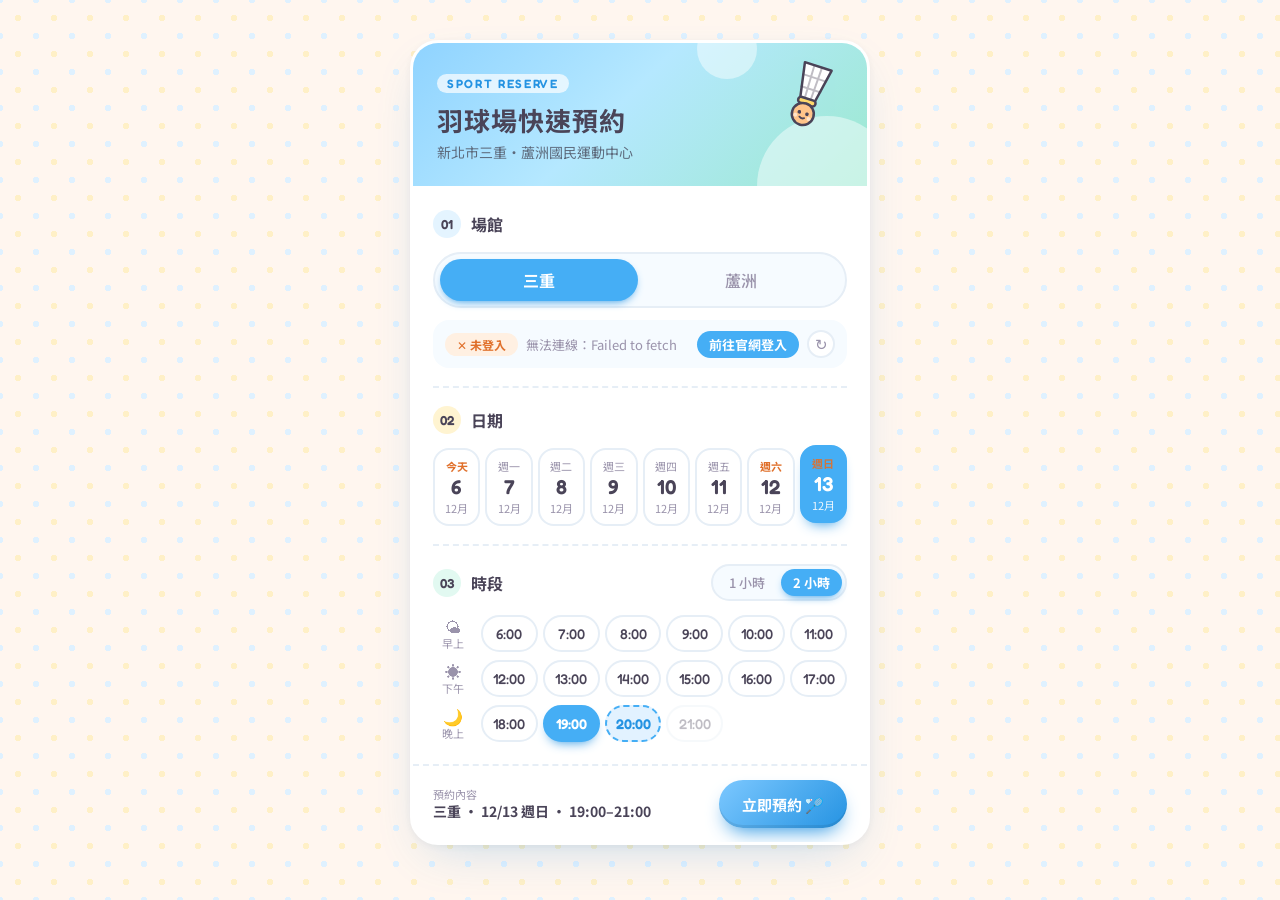
==== extension/index.html @ e127a1a2 "將網頁改成擴充功能" ====
<!DOCTYPE html>
<html lang="zh-Hant">
  <head>
    <meta charset="UTF-8" />
    <meta name="viewport" content="width=device-width, initial-scale=1.0" />
    <title>羽球場快速預約</title>
    <link rel="preconnect" href="https://fonts.googleapis.com" />
    <link rel="preconnect" href="https://fonts.gstatic.com" crossorigin />
    <link href="https://fonts.googleapis.com/css2?family=Noto+Sans+TC:wght@400;500;700&family=Fredoka:wght@500;600;700&display=swap" rel="stylesheet" />
    <link rel="stylesheet" href="style.css" />
    <script type="module" src="app.js"></script>
  </head>
  <body>
    <main class="shell">
      <form class="app" id="reservationForm">
        <header class="hero">
          <svg class="shuttle" viewBox="0 0 64 72" aria-hidden="true">
            <path d="M18 6h28l-7 38H25z" fill="#fff" stroke="#4a4458" stroke-width="2.5" stroke-linejoin="round" />
            <path d="M28 6l1 38M36 6l-1 38M20 18h24M22 30h20" stroke="#4a4458" stroke-width="2" stroke-linecap="round" opacity=".35" />
            <rect x="23" y="40" width="18" height="6" rx="3" fill="#ffd86b" stroke="#4a4458" stroke-width="2.5" />
            <circle cx="32" cy="56" r="11" fill="#ffc48a" stroke="#4a4458" stroke-width="2.5" />
            <circle cx="28" cy="55" r="1.8" fill="#4a4458" />
            <circle cx="36" cy="55" r="1.8" fill="#4a4458" />
            <path d="M29.5 59.5q2.5 2 5 0" fill="none" stroke="#4a4458" stroke-width="1.8" stroke-linecap="round" />
            <circle cx="25" cy="59" r="2" fill="#fff" opacity=".55" />
            <circle cx="39" cy="59" r="2" fill="#fff" opacity=".55" />
          </svg>
          <p class="eyebrow">SPORT RESERVE</p>
          <h1>羽球場快速預約</h1>
          <p class="hero-sub">新北市三重・蘆洲國民運動中心</p>
        </header>

        <div class="body">
          <section class="section">
            <div class="section-head">
              <span class="step">01</span>
              <span class="section-title">場館</span>
            </div>
            <div class="segmented">
              <label><input type="radio" name="place" value="SC" checked /><span>三重</span></label>
              <label><input type="radio" name="place" value="LZ" /><span>蘆洲</span></label>
            </div>
            <div class="login-row" id="loginRow">
              <span class="status-pill" id="loginStatus">確認登入中…</span>
              <span class="login-text" id="loginText"></span>
              <a class="login-link" id="loginLink" target="_blank" rel="noopener" hidden>前往官網登入</a>
              <button type="button" class="login-refresh" id="loginRefresh" title="重新確認登入狀態">↻</button>
            </div>
          </section>

          <section class="section">
            <div class="section-head">
              <span class="step">02</span>
              <span class="section-title">日期</span>
            </div>
            <div class="days" id="dateChips"></div>
          </section>

          <section class="section">
            <div class="section-head">
              <span class="step">03</span>
              <span class="section-title">時段</span>
              <div class="segmented segmented-sm">
                <label><input type="radio" name="hours" value="1" /><span>1 小時</span></label>
                <label><input type="radio" name="hours" value="2" checked /><span>2 小時</span></label>
              </div>
            </div>
            <div id="timeChips"></div>
          </section>

          <p class="error" id="errorBox" role="alert" hidden></p>
        </div>

        <footer class="action-bar">
          <div class="summary">
            <small>預約內容</small>
            <b id="summaryText"></b>
          </div>
          <button type="submit" class="btn-primary" id="submitButton">
            <span class="btn-label">立即預約 🏸</span>
            <span class="spinner" aria-hidden="true"></span>
          </button>
        </footer>
      </form>

      <section class="app result" id="formResult" hidden>
        <div class="result-head">
          <div class="check" aria-hidden="true">🎉</div>
          <h2>預約成功！</h2>
          <p>請在期限內完成付款，場地才會保留</p>
        </div>
        <ul class="tickets" id="resultContent"></ul>
        <div class="result-actions">
          <a class="btn-primary" id="payLink" target="_blank" rel="noopener"><span class="btn-label">前往訂單付款</span></a>
          <button type="button" class="btn-ghost" id="againButton">再預約一次</button>
        </div>
      </section>
    </main>
  </body>
</html>
---- extension/style.css ----
:root {
  --bg: #fff6ef;
  --dot-1: #fff0c7;
  --dot-2: #dff1ff;
  --surface: #ffffff;
  --surface-2: #f6fbff;
  --ink: #4a4458;
  --muted: #9a93ab;
  --line: #e6eef6;
  --primary: #45aef5;
  --primary-deep: #2593e2;
  --primary-soft: #e2f2ff;
  --sky: #8fd3ff;
  --sky-soft: #e4f4ff;
  --mint: #9ce9cf;
  --mint-soft: #e2f9f1;
  --yellow: #ffd86b;
  --yellow-soft: #fff4d1;
  --danger: #e0702b;
  --danger-soft: #fff0e2;
  --shadow: 0 18px 50px -20px rgba(37, 147, 226, 0.3), 0 2px 6px rgba(74, 68, 88, 0.06);
  --font: "Noto Sans TC", system-ui, "Microsoft JhengHei", sans-serif;
  --num: "Fredoka", "Noto Sans TC", system-ui, sans-serif;
  color-scheme: light;
}

* {
  box-sizing: border-box;
}

body {
  margin: 0;
  color: var(--ink);
  font-family: var(--font);
  -webkit-font-smoothing: antialiased;
  background-color: var(--bg);
  background-image: radial-gradient(var(--dot-1) 3px, transparent 3.5px),
    radial-gradient(var(--dot-2) 3px, transparent 3.5px);
  background-size: 36px 36px;
  background-position: 0 0, 18px 18px;
}

[hidden] {
  display: none !important;
}

.shell {
  min-height: 100vh;
  display: flex;
  justify-content: center;
  align-items: flex-start;
  padding: 40px 16px;
}

.app {
  width: 100%;
  max-width: 460px;
  background: var(--surface);
  border-radius: 28px;
  border: 3px solid #fff;
  box-shadow: var(--shadow);
  overflow: hidden;
}

/* ---------- 頂部 ---------- */
.hero {
  position: relative;
  padding: 26px 24px 24px;
  background: linear-gradient(135deg, var(--sky) 0%, #b5e8ff 45%, var(--mint) 100%);
  overflow: hidden;
}

.hero::before,
.hero::after {
  content: "";
  position: absolute;
  border-radius: 50%;
  background: rgba(255, 255, 255, 0.45);
}

.hero::before {
  width: 140px;
  height: 140px;
  right: -30px;
  bottom: -70px;
}

.hero::after {
  width: 60px;
  height: 60px;
  right: 110px;
  top: -24px;
}

.shuttle {
  position: absolute;
  right: 26px;
  top: 16px;
  width: 64px;
  z-index: 1;
  transform: rotate(18deg);
  animation: bob 2.6s ease-in-out infinite;
}

@keyframes bob {
  50% {
    transform: rotate(10deg) translateY(-8px);
  }
}

.eyebrow {
  position: relative;
  display: inline-block;
  margin: 0 0 8px;
  padding: 2px 10px;
  border-radius: 999px;
  background: rgba(255, 255, 255, 0.7);
  color: var(--primary-deep);
  font-family: var(--num);
  font-size: 12px;
  font-weight: 600;
  letter-spacing: 0.14em;
}

.hero h1 {
  position: relative;
  margin: 0;
  font-size: 26px;
  font-weight: 700;
  letter-spacing: 0.04em;
}

.hero-sub {
  position: relative;
  margin: 4px 0 0;
  font-size: 14px;
  color: #5d6a7c;
}

/* ---------- 區塊 ---------- */
.body {
  padding: 6px 20px 4px;
}

.section {
  padding: 18px 0;
  border-bottom: 2px dashed var(--line);
}

.section:last-of-type {
  border-bottom: none;
}

.section-head {
  display: flex;
  align-items: center;
  gap: 10px;
  margin-bottom: 14px;
}

.step {
  display: inline-grid;
  place-items: center;
  width: 28px;
  height: 28px;
  border-radius: 50%;
  font-family: var(--num);
  font-size: 13px;
  font-weight: 600;
  color: var(--ink);
  background: var(--primary-soft);
}

.section:nth-of-type(1) .step {
  background: var(--sky-soft);
}

.section:nth-of-type(2) .step {
  background: var(--yellow-soft);
}

.section:nth-of-type(3) .step {
  background: var(--mint-soft);
}

.section-title {
  font-weight: 700;
  font-size: 16px;
}

.section-head .segmented {
  margin-left: auto;
}

/* 登入狀態 */
.login-row {
  display: flex;
  align-items: center;
  flex-wrap: wrap;
  gap: 8px;
  margin-top: 12px;
  padding: 10px 12px;
  border-radius: 16px;
  background: var(--surface-2);
  font-size: 13px;
}

.status-pill {
  flex: none;
  font-size: 12px;
  font-weight: 700;
  padding: 3px 12px;
  border-radius: 999px;
  color: var(--muted);
  background: var(--line);
}

.status-pill.ok {
  color: #2f9e7a;
  background: var(--mint-soft);
}

.status-pill.ok::before {
  content: "✓ ";
}

.status-pill.bad {
  color: var(--danger);
  background: var(--danger-soft);
}

.status-pill.bad::before {
  content: "✕ ";
}

.login-text {
  flex: 1;
  min-width: 0;
  color: var(--muted);
}

.login-link {
  padding: 4px 12px;
  border-radius: 999px;
  background: var(--primary);
  color: #fff;
  font-weight: 700;
  text-decoration: none;
}

.login-link:hover {
  background: var(--primary-deep);
}

.login-refresh {
  width: 28px;
  height: 28px;
  border: 2px solid var(--line);
  border-radius: 50%;
  background: var(--surface);
  color: var(--muted);
  font-size: 15px;
  line-height: 1;
  cursor: pointer;
}

.login-refresh:hover {
  color: var(--primary-deep);
  border-color: var(--primary);
}

/* ---------- 選項共用 ---------- */
.segmented input,
.days input,
.times input {
  position: absolute;
  opacity: 0;
  pointer-events: none;
}

/* 分段切換 */
.segmented {
  display: grid;
  grid-auto-flow: column;
  grid-auto-columns: 1fr;
  gap: 4px;
  padding: 5px;
  background: var(--surface-2);
  border: 2px solid var(--line);
  border-radius: 999px;
}

.segmented span {
  display: block;
  padding: 9px 12px;
  border-radius: 999px;
  text-align: center;
  font-weight: 500;
  color: var(--muted);
  cursor: pointer;
  transition: background 0.2s, color 0.2s, transform 0.15s;
}

.segmented input:checked + span {
  background: var(--primary);
  color: #fff;
  font-weight: 700;
  box-shadow: 0 4px 10px -4px var(--primary-deep);
}

.segmented-sm {
  padding: 3px;
}

.segmented-sm span {
  padding: 4px 12px;
  font-size: 13px;
}

/* 日期卡片 */
.days {
  display: grid;
  grid-template-columns: repeat(var(--n, 8), minmax(38px, 1fr));
  gap: 5px;
}

.days span {
  display: flex;
  flex-direction: column;
  align-items: center;
  gap: 1px;
  padding: 8px 0;
  border: 2px solid var(--line);
  border-radius: 16px;
  background: var(--surface);
  cursor: pointer;
  transition: border-color 0.15s, background 0.15s, transform 0.2s cubic-bezier(0.34, 1.56, 0.64, 1);
}

.days small {
  font-size: 11px;
  color: var(--muted);
}

.days b {
  font-family: var(--num);
  font-size: 20px;
  font-weight: 600;
  line-height: 1.2;
}

.day.weekend small:first-child {
  color: var(--danger);
  font-weight: 700;
}

.days span:hover,
.times span:hover {
  border-color: var(--primary);
  transform: translateY(-2px);
}

.days input:checked + span {
  background: var(--primary);
  border-color: var(--primary);
  color: #fff;
  transform: translateY(-3px);
  box-shadow: 0 8px 14px -8px var(--primary-deep);
}

.days input:checked + span small {
  color: #fff;
  opacity: 0.9;
}

/* 時段 */
.period {
  display: grid;
  grid-template-columns: 40px 1fr;
  align-items: center;
  gap: 8px;
  margin-bottom: 8px;
}

.period:last-child {
  margin-bottom: 0;
}

.period-name {
  display: flex;
  flex-direction: column;
  align-items: center;
  font-size: 11px;
  color: var(--muted);
  line-height: 1.2;
}

.period-name i {
  font-style: normal;
  font-size: 16px;
}

.times {
  display: grid;
  grid-template-columns: repeat(6, minmax(0, 1fr));
  gap: 5px;
}

.times span {
  display: block;
  padding: 8px 0;
  border: 2px solid var(--line);
  border-radius: 999px;
  background: var(--surface);
  text-align: center;
  font-family: var(--num);
  font-size: 14px;
  font-weight: 500;
  cursor: pointer;
  transition: border-color 0.15s, background 0.15s, transform 0.2s cubic-bezier(0.34, 1.56, 0.64, 1);
}

.times input:checked + span {
  background: var(--primary);
  border-color: var(--primary);
  color: #fff;
  font-weight: 600;
  box-shadow: 0 6px 12px -6px var(--primary-deep);
}

.time.in-range span {
  background: var(--primary-soft);
  border-color: var(--primary);
  border-style: dashed;
  color: var(--primary-deep);
  font-weight: 600;
}

.times input:disabled + span {
  opacity: 0.35;
  cursor: not-allowed;
  transform: none;
}

.days input:focus-visible + span,
.times input:focus-visible + span,
.segmented input:focus-visible + span {
  outline: 3px solid var(--sky);
  outline-offset: 2px;
}

/* 錯誤訊息 */
.error {
  margin: 4px 0 16px;
  padding: 12px 16px;
  border-radius: 16px;
  background: var(--danger-soft);
  color: var(--danger);
  font-size: 14px;
  font-weight: 500;
}

.error::before {
  content: "🥲 ";
}

/* ---------- 底部動作列 ---------- */
.action-bar {
  position: sticky;
  bottom: 0;
  display: flex;
  align-items: center;
  gap: 12px;
  padding: 14px 20px;
  background: rgba(255, 255, 255, 0.95);
  border-top: 2px dashed var(--line);
}

.summary {
  flex: 1;
  min-width: 0;
  display: flex;
  flex-direction: column;
}

.summary small {
  font-size: 11px;
  color: var(--muted);
}

.summary b {
  font-size: 14px;
  line-height: 1.4;
}

.btn-primary {
  position: relative;
  display: inline-flex;
  align-items: center;
  justify-content: center;
  min-width: 128px;
  height: 48px;
  padding: 0 22px;
  border: none;
  border-radius: 999px;
  background: linear-gradient(135deg, #7cc8ff, var(--primary-deep));
  color: #fff;
  font: 700 15px var(--font);
  text-decoration: none;
  cursor: pointer;
  box-shadow: 0 10px 20px -8px var(--primary-deep), inset 0 -3px 0 rgba(0, 0, 0, 0.08);
  transition: transform 0.2s cubic-bezier(0.34, 1.56, 0.64, 1), filter 0.15s;
}

.btn-primary:hover {
  transform: translateY(-2px) scale(1.03);
}

.btn-primary:active {
  transform: scale(0.95);
}

.btn-primary:disabled {
  cursor: wait;
  transform: none;
}

.spinner {
  display: none;
  width: 20px;
  height: 20px;
  border: 3px solid rgba(255, 255, 255, 0.4);
  border-top-color: #fff;
  border-radius: 50%;
  animation: spin 0.8s linear infinite;
}

.loading .btn-label {
  display: none;
}

.loading .spinner {
  display: block;
}

.loading .body {
  opacity: 0.55;
  transition: opacity 0.2s;
}

@keyframes spin {
  to {
    transform: rotate(360deg);
  }
}

.btn-ghost {
  height: 46px;
  border: 2px solid var(--line);
  border-radius: 999px;
  background: transparent;
  color: var(--ink);
  font: 500 14px var(--font);
  cursor: pointer;
}

.btn-ghost:hover {
  background: var(--surface-2);
}

/* ---------- 預約結果 ---------- */
.result {
  padding: 30px 20px 20px;
}

.result-head {
  text-align: center;
  margin-bottom: 22px;
}

.check {
  display: inline-grid;
  place-items: center;
  width: 72px;
  height: 72px;
  margin-bottom: 10px;
  border-radius: 50%;
  background: var(--yellow-soft);
  font-size: 36px;
  animation: pop 0.5s cubic-bezier(0.34, 1.56, 0.64, 1);
}

@keyframes pop {
  from {
    transform: scale(0.3);
  }
}

.result-head h2 {
  margin: 0;
  font-size: 22px;
}

.result-head p {
  margin: 6px 0 0;
  font-size: 13px;
  color: var(--muted);
}

.tickets {
  list-style: none;
  margin: 0 0 20px;
  padding: 0;
  display: flex;
  flex-direction: column;
  gap: 10px;
}

.tickets li {
  display: flex;
  align-items: stretch;
  border: 2px solid var(--line);
  border-radius: 20px;
  overflow: hidden;
  background: var(--surface-2);
}

.ticket-time {
  display: flex;
  flex-direction: column;
  justify-content: center;
  min-width: 96px;
  padding: 12px 16px;
  background: var(--primary);
  color: #fff;
  font-family: var(--num);
  font-size: 22px;
  font-weight: 600;
  border-right: 3px dotted #fff;
}

.ticket-time small {
  font-size: 12px;
  font-weight: 500;
  opacity: 0.9;
}

.ticket-info {
  display: flex;
  flex-direction: column;
  justify-content: center;
  gap: 2px;
  padding: 12px 16px;
}

.ticket-info b {
  font-size: 17px;
}

.ticket-info small {
  font-size: 12px;
  color: var(--muted);
}

.result-actions {
  display: grid;
  gap: 8px;
}

@media (max-width: 480px) {
  .shell {
    padding: 0;
  }

  .app {
    max-width: none;
    min-height: 100vh;
    border-radius: 0;
    border: none;
  }

  .body {
    padding: 4px 16px;
  }

  .action-bar {
    padding: 12px 16px calc(12px + env(safe-area-inset-bottom));
  }
}

/* 側邊欄等窄版：日期縮小、時段每排 3 個 */
@media (max-width: 400px) {
  .hero {
    padding: 20px 16px 18px;
  }

  .hero h1 {
    font-size: 22px;
  }

  .shuttle {
    width: 52px;
    right: 16px;
  }

  .days {
    grid-template-columns: repeat(var(--n, 8), minmax(0, 1fr));
    gap: 4px;
  }

  .days span {
    border-radius: 12px;
    padding: 6px 0;
  }

  .days b {
    font-size: 16px;
  }

  .days small {
    font-size: 10px;
  }

  .times {
    grid-template-columns: repeat(3, minmax(0, 1fr));
  }

  .action-bar {
    flex-wrap: wrap;
  }

  .action-bar .btn-primary {
    flex: 1 0 100%;
  }
}
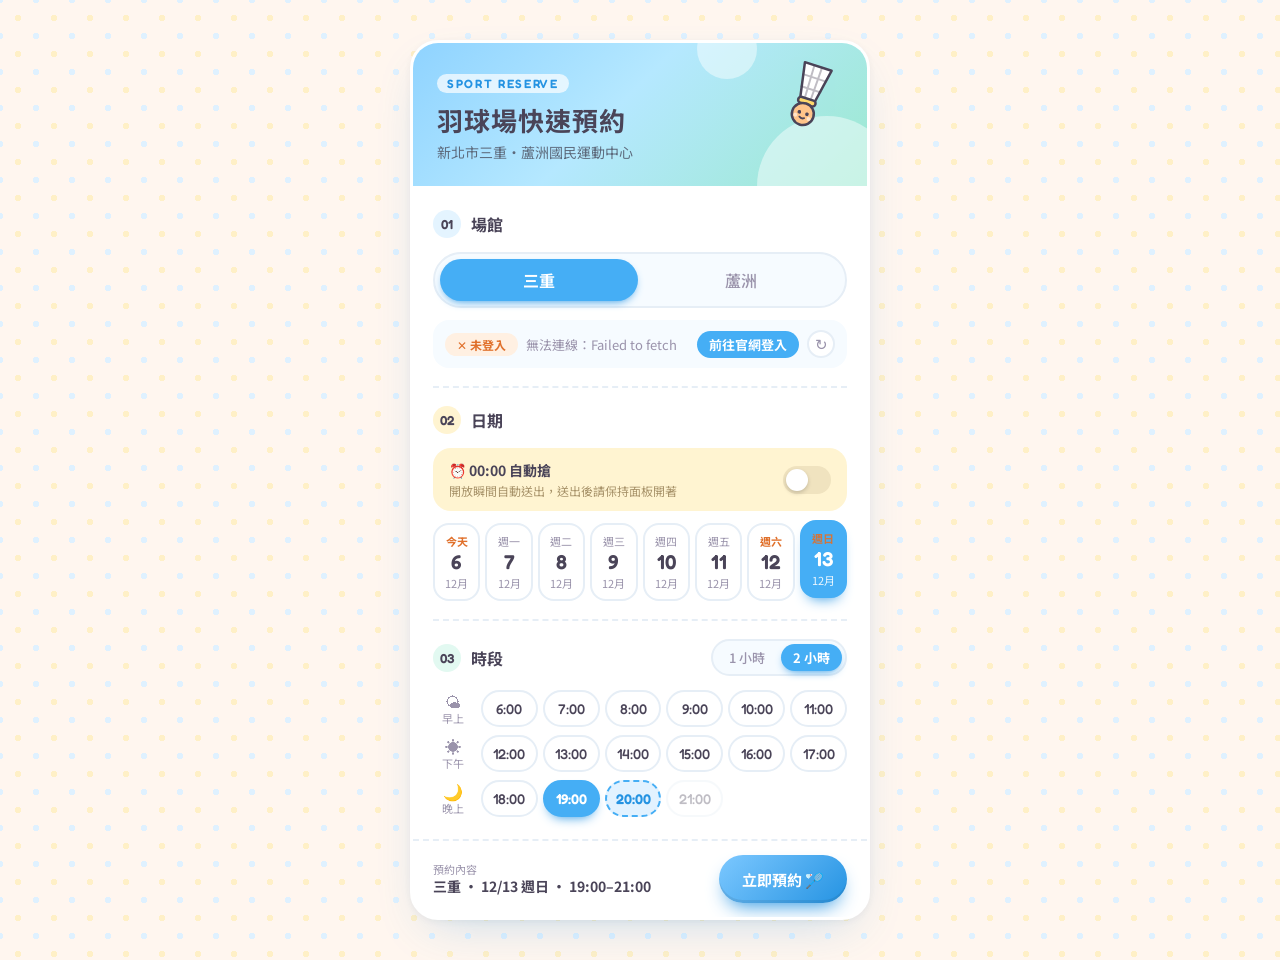
==== commit c069fb52: "新增排程自動搶功能" ====
--- a/extension/index.html
+++ b/extension/index.html
@@ -53,6 +53,14 @@
               <span class="step">02</span>
               <span class="section-title">日期</span>
             </div>
+            <label class="switch-row">
+              <span>
+                <b>00:00 自動搶</b>
+                <small id="scheduleHint"></small>
+              </span>
+              <input type="checkbox" name="schedule" value="1" id="scheduleToggle" />
+              <span class="switch" aria-hidden="true"></span>
+            </label>
             <div class="days" id="dateChips"></div>
           </section>
 
@@ -81,6 +89,10 @@
             <span class="spinner" aria-hidden="true"></span>
           </button>
         </footer>
+        <div class="waiting" id="waiting" hidden>
+          <p id="statusText"></p>
+          <button type="button" class="btn-ghost" id="cancelButton">取消排程</button>
+        </div>
       </form>
 
       <section class="app result" id="formResult" hidden>
--- a/extension/style.css
+++ b/extension/style.css
@@ -272,7 +272,8 @@
 /* ---------- 選項共用 ---------- */
 .segmented input,
 .days input,
-.times input {
+.times input,
+.switch-row input {
   position: absolute;
   opacity: 0;
   pointer-events: none;
@@ -315,6 +316,74 @@
 .segmented-sm span {
   padding: 4px 12px;
   font-size: 13px;
+}
+
+/* 開關 */
+.switch-row {
+  display: flex;
+  align-items: center;
+  gap: 12px;
+  padding: 12px 16px;
+  margin-bottom: 12px;
+  border-radius: 18px;
+  background: var(--yellow-soft);
+  cursor: pointer;
+}
+
+.switch-row > span:first-child {
+  flex: 1;
+  display: flex;
+  flex-direction: column;
+  gap: 2px;
+}
+
+.switch-row b {
+  font-size: 14px;
+}
+
+.switch-row b::before {
+  content: "⏰ ";
+}
+
+.switch-row small {
+  font-size: 12px;
+  color: #a8936a;
+}
+
+.switch {
+  position: relative;
+  width: 48px;
+  height: 28px;
+  flex: none;
+  border-radius: 999px;
+  background: #f0e3bf;
+  transition: background 0.2s;
+}
+
+.switch::after {
+  content: "";
+  position: absolute;
+  top: 3px;
+  left: 3px;
+  width: 22px;
+  height: 22px;
+  border-radius: 50%;
+  background: #fff;
+  box-shadow: 0 2px 4px rgba(0, 0, 0, 0.18);
+  transition: transform 0.25s cubic-bezier(0.34, 1.56, 0.64, 1);
+}
+
+.switch-row input:checked ~ .switch {
+  background: var(--yellow);
+}
+
+.switch-row input:checked ~ .switch::after {
+  transform: translateX(20px);
+}
+
+.switch-row input:focus-visible ~ .switch {
+  outline: 3px solid var(--primary-soft);
+  outline-offset: 2px;
 }
 
 /* 日期卡片 */
@@ -554,6 +623,28 @@
   }
 }
 
+.waiting {
+  padding: 4px 20px 18px;
+  background: var(--surface);
+  text-align: center;
+  font-size: 13px;
+  color: var(--muted);
+}
+
+.waiting p {
+  margin: 0 0 10px;
+}
+
+.waiting .btn-ghost {
+  width: 100%;
+}
+
+.waiting b {
+  font-family: var(--num);
+  font-size: 17px;
+  color: var(--primary-deep);
+}
+
 .btn-ghost {
   height: 46px;
   border: 2px solid var(--line);
@@ -725,6 +816,16 @@
     grid-template-columns: repeat(3, minmax(0, 1fr));
   }
 
+  /* 登入列：狀態、按鈕在上，說明文字換到下一行 */
+  .login-text {
+    flex: 1 1 100%;
+    order: 3;
+  }
+
+  .login-link {
+    margin-left: auto;
+  }
+
   .action-bar {
     flex-wrap: wrap;
   }
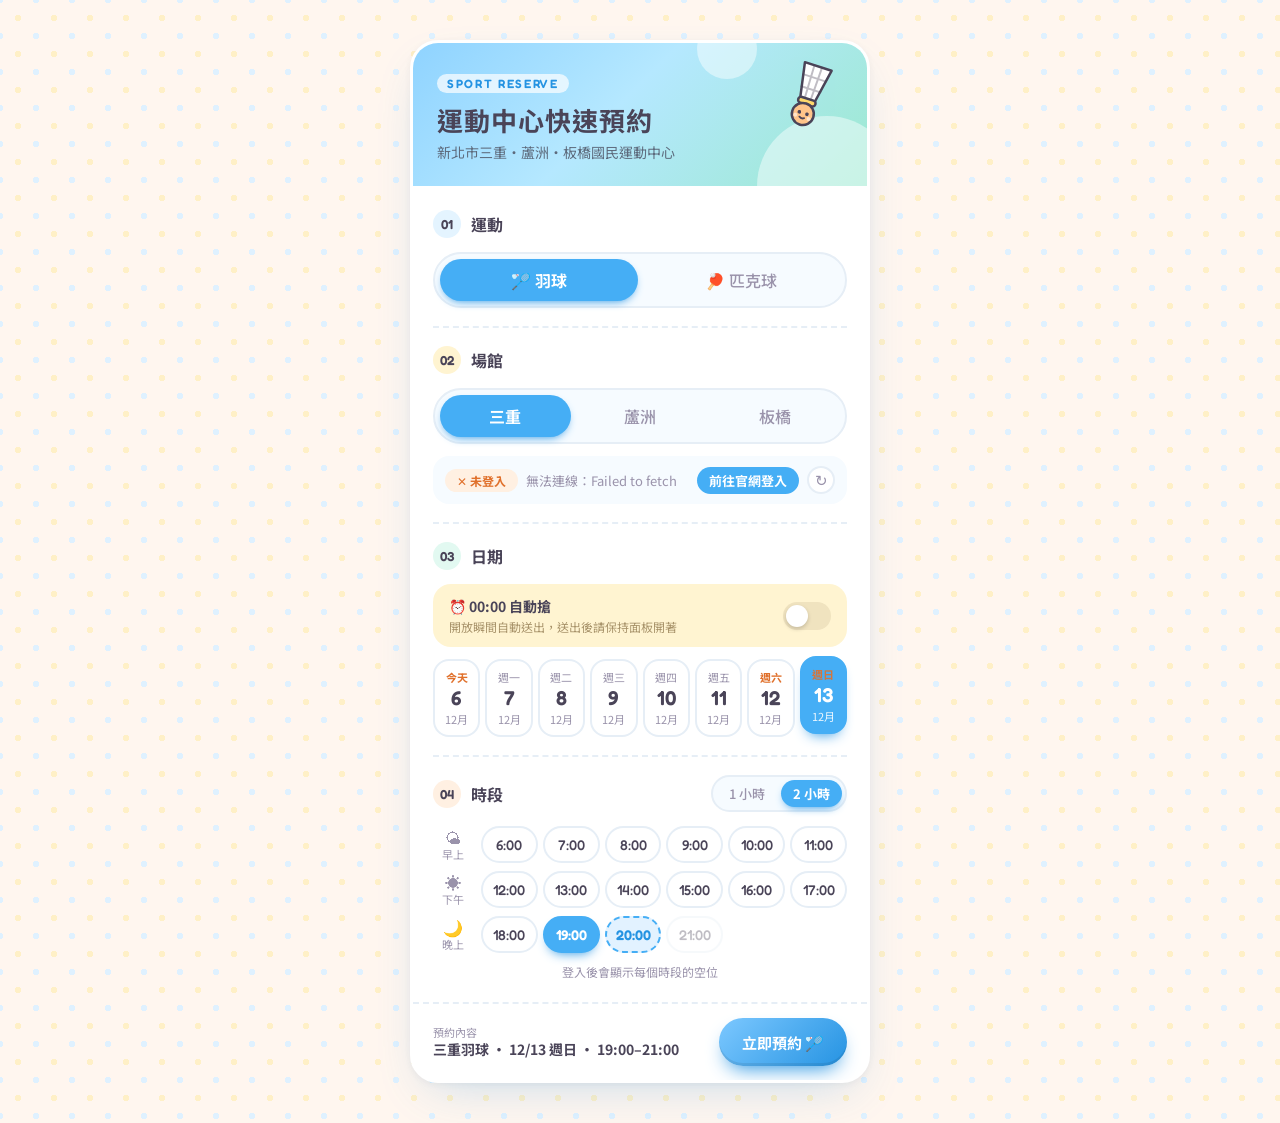
==== commit eff6818d: "新增匹克球預約" ====
--- a/extension/index.html
+++ b/extension/index.html
@@ -3,7 +3,7 @@
   <head>
     <meta charset="UTF-8" />
     <meta name="viewport" content="width=device-width, initial-scale=1.0" />
-    <title>羽球場快速預約</title>
+    <title>運動中心快速預約</title>
     <link rel="preconnect" href="https://fonts.googleapis.com" />
     <link rel="preconnect" href="https://fonts.gstatic.com" crossorigin />
     <link href="https://fonts.googleapis.com/css2?family=Noto+Sans+TC:wght@400;500;700&family=Fredoka:wght@500;600;700&display=swap" rel="stylesheet" />
@@ -25,20 +25,33 @@
             <circle cx="25" cy="59" r="2" fill="#fff" opacity=".55" />
             <circle cx="39" cy="59" r="2" fill="#fff" opacity=".55" />
           </svg>
+          <span class="zzz" aria-hidden="true"><i>z</i><i>z</i><i>Z</i></span>
           <p class="eyebrow">SPORT RESERVE</p>
-          <h1>羽球場快速預約</h1>
-          <p class="hero-sub">新北市三重・蘆洲國民運動中心</p>
+          <h1>運動中心快速預約</h1>
+          <p class="hero-sub">新北市三重・蘆洲・板橋國民運動中心</p>
         </header>
 
         <div class="body">
           <section class="section">
             <div class="section-head">
               <span class="step">01</span>
+              <span class="section-title">運動</span>
+            </div>
+            <div class="segmented">
+              <label><input type="radio" name="sport" value="badminton" checked /><span>🏸 羽球</span></label>
+              <label><input type="radio" name="sport" value="pickleball" /><span>🏓 匹克球</span></label>
+            </div>
+          </section>
+
+          <section class="section">
+            <div class="section-head">
+              <span class="step">02</span>
               <span class="section-title">場館</span>
             </div>
             <div class="segmented">
               <label><input type="radio" name="place" value="SC" checked /><span>三重</span></label>
               <label><input type="radio" name="place" value="LZ" /><span>蘆洲</span></label>
+              <label><input type="radio" name="place" value="BQ" /><span>板橋</span></label>
             </div>
             <div class="login-row" id="loginRow">
               <span class="status-pill" id="loginStatus">確認登入中…</span>
@@ -50,7 +63,7 @@
 
           <section class="section">
             <div class="section-head">
-              <span class="step">02</span>
+              <span class="step">03</span>
               <span class="section-title">日期</span>
             </div>
             <label class="switch-row">
@@ -66,7 +79,7 @@
 
           <section class="section">
             <div class="section-head">
-              <span class="step">03</span>
+              <span class="step">04</span>
               <span class="section-title">時段</span>
               <div class="segmented segmented-sm">
                 <label><input type="radio" name="hours" value="1" /><span>1 小時</span></label>
@@ -74,6 +87,7 @@
               </div>
             </div>
             <div id="timeChips"></div>
+            <p class="avail-note" id="availNote"></p>
           </section>
 
           <p class="error" id="errorBox" role="alert" hidden></p>
@@ -90,7 +104,28 @@
           </button>
         </footer>
         <div class="waiting" id="waiting" hidden>
-          <p id="statusText"></p>
+          <ol class="steps">
+            <li class="step-item done" id="stepScheduled">
+              <b>已排程</b>
+              <small id="waitSummary"></small>
+            </li>
+            <li class="step-item active" id="stepWaiting">
+              <b>等待開放中</b>
+              <div class="countdown">
+                <span id="countdownText">--:--:--</span>
+                <span class="clock-chip" id="clockChip" hidden></span>
+              </div>
+              <small id="checkText">確認登入中…</small>
+            </li>
+            <li class="step-item" id="stepSending">
+              <b>00:00 送出預約</b>
+              <small>開放瞬間自動送出</small>
+            </li>
+            <li class="step-item" id="stepDone">
+              <b>完成</b>
+            </li>
+          </ol>
+          <p class="waiting-hint">請保持面板開著、電腦不要睡眠</p>
           <button type="button" class="btn-ghost" id="cancelButton">取消排程</button>
         </div>
       </form>
--- a/extension/style.css
+++ b/extension/style.css
@@ -183,6 +183,10 @@
   background: var(--mint-soft);
 }
 
+.section:nth-of-type(4) .step {
+  background: var(--danger-soft);
+}
+
 .section-title {
   font-weight: 700;
   font-size: 16px;
@@ -307,6 +311,11 @@
   color: #fff;
   font-weight: 700;
   box-shadow: 0 4px 10px -4px var(--primary-deep);
+}
+
+.segmented input:disabled + span {
+  opacity: 0.35;
+  cursor: not-allowed;
 }
 
 .segmented-sm {
@@ -423,8 +432,12 @@
   font-weight: 700;
 }
 
-.days span:hover,
-.times span:hover {
+.days input:disabled + span {
+  cursor: not-allowed;
+}
+
+.days input:not(:disabled) + span:hover,
+.times input:not(:disabled) + span:hover {
   border-color: var(--primary);
   transform: translateY(-2px);
 }
@@ -503,6 +516,87 @@
   border-style: dashed;
   color: var(--primary-deep);
   font-weight: 600;
+}
+
+/* 空位：剩幾面、已滿 */
+.times span::after {
+  content: attr(data-left);
+  display: block;
+  font-family: var(--font);
+  font-size: 10px;
+  font-weight: 500;
+  line-height: 1.2;
+  color: var(--muted);
+}
+
+.times span[data-left=""]::after {
+  display: none;
+}
+
+.times input:checked + span::after {
+  color: #fff;
+}
+
+.time.full span {
+  text-decoration: line-through;
+}
+
+#timeChips.checking .times {
+  opacity: 0.5;
+}
+
+.avail-note {
+  margin: 10px 0 0;
+  font-size: 12px;
+  color: var(--muted);
+  text-align: center;
+}
+
+.avail-note:empty {
+  display: none;
+}
+
+/* 日期：額滿（紅）、休館（灰） */
+.day.full span,
+.day.closed span {
+  position: relative;
+}
+
+.day.full span {
+  border-color: var(--danger);
+  background: var(--danger-soft);
+}
+
+.day.closed span {
+  background: var(--line);
+  opacity: 0.6;
+}
+
+.day.full span::after,
+.day.closed span::after {
+  position: absolute;
+  top: -7px;
+  right: -5px;
+  padding: 0 5px;
+  border-radius: 999px;
+  font-size: 10px;
+  font-weight: 700;
+  line-height: 16px;
+  color: #fff;
+}
+
+.day.full span::after {
+  content: "滿";
+  background: var(--danger);
+}
+
+.day.closed span::after {
+  content: "休";
+  background: var(--muted);
+}
+
+.days input:checked + span {
+  position: relative;
 }
 
 .times input:disabled + span {
@@ -623,26 +717,217 @@
   }
 }
 
+/* ---------- 排程等待畫面 ---------- */
+.schedule-waiting .body,
+.schedule-waiting .action-bar {
+  display: none;
+}
+
 .waiting {
-  padding: 4px 20px 18px;
+  padding: 20px 20px 22px;
   background: var(--surface);
-  text-align: center;
   font-size: 13px;
   color: var(--muted);
-}
-
-.waiting p {
-  margin: 0 0 10px;
 }
 
 .waiting .btn-ghost {
   width: 100%;
 }
 
-.waiting b {
+.waiting-hint {
+  margin: 4px 0 12px;
+  text-align: center;
+  font-size: 12px;
+}
+
+/* 步驟時間軸 */
+.steps {
+  list-style: none;
+  margin: 0;
+  padding: 0;
+}
+
+.step-item {
+  position: relative;
+  display: flex;
+  flex-direction: column;
+  gap: 2px;
+  padding: 0 0 18px 34px;
+  opacity: 0.45;
+}
+
+.step-item.done,
+.step-item.active {
+  opacity: 1;
+}
+
+/* 圓點 */
+.step-item::before {
+  content: "";
+  position: absolute;
+  left: 0;
+  top: 0;
+  width: 18px;
+  height: 18px;
+  border: 2px solid var(--line);
+  border-radius: 50%;
+  background: var(--surface);
+  box-sizing: border-box;
+}
+
+/* 連接線 */
+.step-item:not(:last-child)::after {
+  content: "";
+  position: absolute;
+  left: 8px;
+  top: 20px;
+  bottom: 2px;
+  width: 2px;
+  background: var(--line);
+}
+
+.step-item.done::before {
+  content: "✓";
+  display: grid;
+  place-items: center;
+  border-color: var(--mint);
+  background: var(--mint);
+  color: #fff;
+  font-size: 11px;
+  font-weight: 700;
+}
+
+.step-item.done:not(:last-child)::after {
+  background: var(--mint);
+}
+
+.step-item.active::before {
+  border-color: var(--primary);
+  background: var(--primary);
+  box-shadow: 0 0 0 4px var(--primary-soft);
+  animation: pulse 1.6s ease-in-out infinite;
+}
+
+/* 送出中：圓點變成轉圈 */
+#stepSending.active::before {
+  background: transparent;
+  border-color: var(--primary-soft);
+  border-top-color: var(--primary);
+  box-shadow: none;
+  animation: spin 0.8s linear infinite;
+}
+
+@keyframes pulse {
+  50% {
+    box-shadow: 0 0 0 7px var(--primary-soft);
+  }
+}
+
+.step-item b {
+  font-size: 14px;
+  line-height: 18px;
+  color: var(--ink);
+}
+
+.step-item small {
+  font-size: 12px;
+  color: var(--muted);
+}
+
+/* 大字倒數與時間差標籤 */
+.countdown {
+  display: flex;
+  align-items: center;
+  flex-wrap: wrap;
+  gap: 8px;
+  margin: 4px 0 2px;
+}
+
+#countdownText {
   font-family: var(--num);
-  font-size: 17px;
+  font-size: 34px;
+  font-weight: 600;
+  line-height: 1.1;
+  letter-spacing: 0.02em;
   color: var(--primary-deep);
+  font-variant-numeric: tabular-nums;
+}
+
+.clock-chip {
+  padding: 2px 8px;
+  border-radius: 999px;
+  background: var(--yellow-soft);
+  color: #a8936a;
+  font-family: var(--num);
+  font-size: 12px;
+  font-weight: 600;
+  cursor: help;
+}
+
+/* 等待時頂部羽毛球打瞌睡 */
+.zzz {
+  position: absolute;
+  right: 84px;
+  top: 10px;
+  display: none;
+  font-family: var(--num);
+  font-weight: 700;
+  color: #fff;
+  text-shadow: 0 1px 2px rgba(74, 68, 88, 0.25);
+  z-index: 2;
+}
+
+.zzz i {
+  position: absolute;
+  font-style: normal;
+  opacity: 0;
+  animation: zzz 3s ease-in-out infinite;
+}
+
+.zzz i:nth-child(1) {
+  font-size: 12px;
+}
+
+.zzz i:nth-child(2) {
+  font-size: 15px;
+  animation-delay: 1s;
+}
+
+.zzz i:nth-child(3) {
+  font-size: 19px;
+  animation-delay: 2s;
+}
+
+@keyframes zzz {
+  0% {
+    opacity: 0;
+    transform: translate(0, 18px);
+  }
+  30% {
+    opacity: 1;
+  }
+  100% {
+    opacity: 0;
+    transform: translate(-14px, -14px);
+  }
+}
+
+.sleeping .zzz {
+  display: block;
+}
+
+.sleeping .shuttle {
+  animation: doze 4s ease-in-out infinite;
+}
+
+@keyframes doze {
+  0%,
+  100% {
+    transform: rotate(38deg) translateY(4px);
+  }
+  50% {
+    transform: rotate(32deg) translateY(6px);
+  }
 }
 
 .btn-ghost {
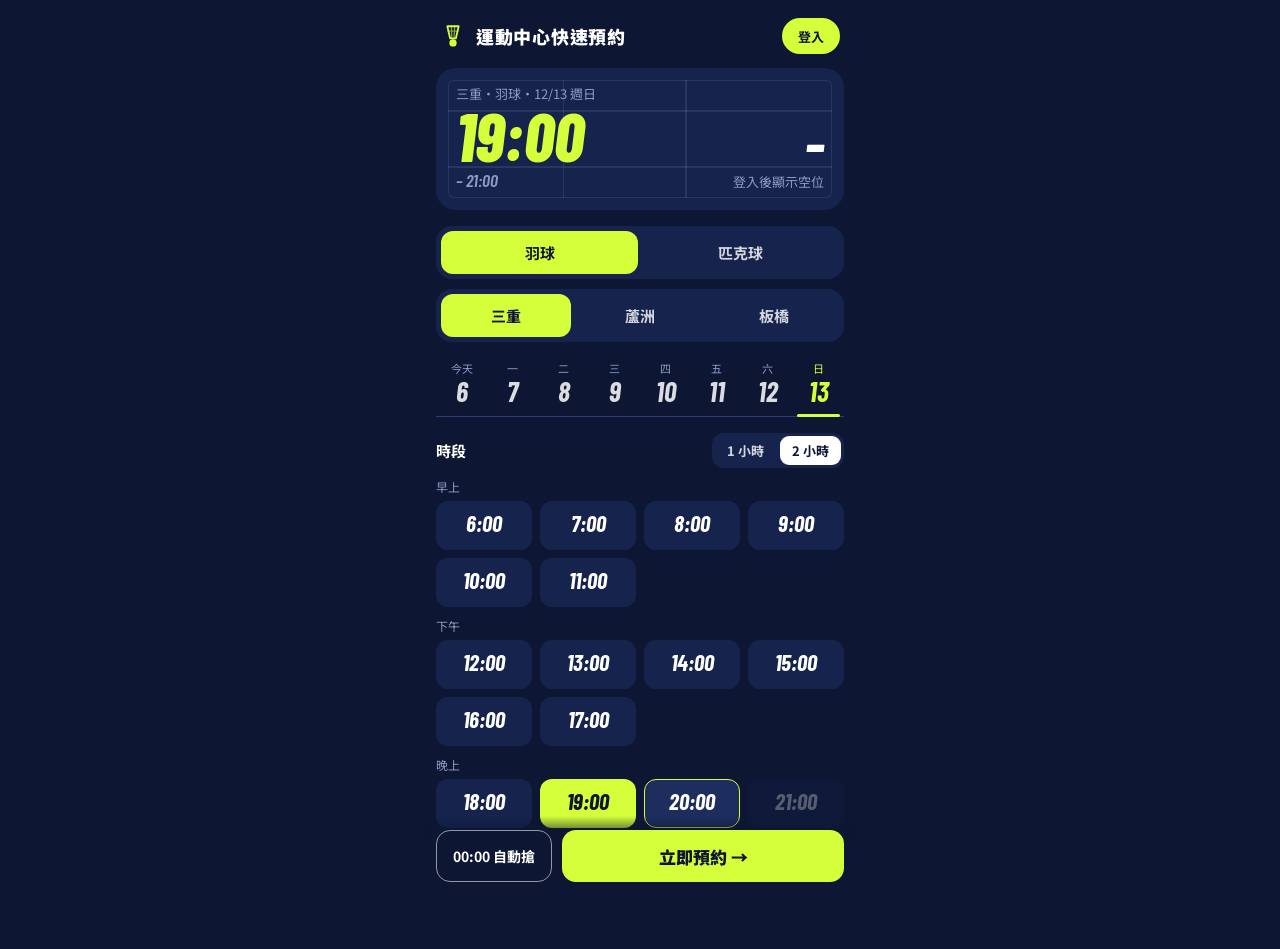
==== commit 07d4737f: "更換主題風格以及icon" ====
--- a/extension/index.html
+++ b/extension/index.html
@@ -6,81 +6,58 @@
     <title>運動中心快速預約</title>
     <link rel="preconnect" href="https://fonts.googleapis.com" />
     <link rel="preconnect" href="https://fonts.gstatic.com" crossorigin />
-    <link href="https://fonts.googleapis.com/css2?family=Noto+Sans+TC:wght@400;500;700&family=Fredoka:wght@500;600;700&display=swap" rel="stylesheet" />
+    <link href="https://fonts.googleapis.com/css2?family=Noto+Sans+TC:wght@400;500;700;900&family=Barlow+Condensed:ital,wght@1,600;1,700;1,800&display=swap" rel="stylesheet" />
     <link rel="stylesheet" href="style.css" />
     <script type="module" src="app.js"></script>
   </head>
   <body>
     <main class="shell">
       <form class="app" id="reservationForm">
-        <header class="hero">
-          <svg class="shuttle" viewBox="0 0 64 72" aria-hidden="true">
-            <path d="M18 6h28l-7 38H25z" fill="#fff" stroke="#4a4458" stroke-width="2.5" stroke-linejoin="round" />
-            <path d="M28 6l1 38M36 6l-1 38M20 18h24M22 30h20" stroke="#4a4458" stroke-width="2" stroke-linecap="round" opacity=".35" />
-            <rect x="23" y="40" width="18" height="6" rx="3" fill="#ffd86b" stroke="#4a4458" stroke-width="2.5" />
-            <circle cx="32" cy="56" r="11" fill="#ffc48a" stroke="#4a4458" stroke-width="2.5" />
-            <circle cx="28" cy="55" r="1.8" fill="#4a4458" />
-            <circle cx="36" cy="55" r="1.8" fill="#4a4458" />
-            <path d="M29.5 59.5q2.5 2 5 0" fill="none" stroke="#4a4458" stroke-width="1.8" stroke-linecap="round" />
-            <circle cx="25" cy="59" r="2" fill="#fff" opacity=".55" />
-            <circle cx="39" cy="59" r="2" fill="#fff" opacity=".55" />
+        <header class="topbar">
+          <svg class="logo" viewBox="0 0 32 32" aria-hidden="true">
+            <path d="M9 4h14l-3.5 15h-7z" fill="none" stroke="currentColor" stroke-width="2.2" stroke-linejoin="round" />
+            <path d="M14 4l.6 15M18 4l-.6 15M10 10h12" stroke="currentColor" stroke-width="1.6" stroke-linecap="round" opacity=".6" />
+            <circle cx="16" cy="24.5" r="4.5" fill="currentColor" />
           </svg>
           <span class="zzz" aria-hidden="true"><i>z</i><i>z</i><i>Z</i></span>
-          <p class="eyebrow">SPORT RESERVE</p>
           <h1>運動中心快速預約</h1>
-          <p class="hero-sub">新北市三重・蘆洲・板橋國民運動中心</p>
+          <button type="button" class="avatar" id="avatar" title="確認登入中…">
+            <span id="avatarText"></span>
+          </button>
         </header>
 
+        <section class="hero-card" id="heroCard">
+          <p class="hero-meta" id="heroMeta"></p>
+          <div class="hero-main">
+            <div class="hero-time">
+              <b id="heroTime">--:--</b>
+              <small id="heroEnd"></small>
+            </div>
+            <div class="hero-count">
+              <b id="heroCount">–</b>
+              <small id="heroCountLabel"></small>
+            </div>
+          </div>
+        </section>
+
         <div class="body">
-          <section class="section">
-            <div class="section-head">
-              <span class="step">01</span>
-              <span class="section-title">運動</span>
-            </div>
-            <div class="segmented">
-              <label><input type="radio" name="sport" value="badminton" checked /><span>🏸 羽球</span></label>
-              <label><input type="radio" name="sport" value="pickleball" /><span>🏓 匹克球</span></label>
-            </div>
-          </section>
+          <div class="segmented">
+            <label><input type="radio" name="sport" value="badminton" checked /><span>羽球</span></label>
+            <label><input type="radio" name="sport" value="pickleball" /><span>匹克球</span></label>
+          </div>
 
-          <section class="section">
-            <div class="section-head">
-              <span class="step">02</span>
-              <span class="section-title">場館</span>
-            </div>
-            <div class="segmented">
-              <label><input type="radio" name="place" value="SC" checked /><span>三重</span></label>
-              <label><input type="radio" name="place" value="LZ" /><span>蘆洲</span></label>
-              <label><input type="radio" name="place" value="BQ" /><span>板橋</span></label>
-            </div>
-            <div class="login-row" id="loginRow">
-              <span class="status-pill" id="loginStatus">確認登入中…</span>
-              <span class="login-text" id="loginText"></span>
-              <a class="login-link" id="loginLink" target="_blank" rel="noopener" hidden>前往官網登入</a>
-              <button type="button" class="login-refresh" id="loginRefresh" title="重新確認登入狀態">↻</button>
-            </div>
-          </section>
+          <div class="segmented">
+            <label><input type="radio" name="place" value="SC" checked /><span>三重</span></label>
+            <label><input type="radio" name="place" value="LZ" /><span>蘆洲</span></label>
+            <label><input type="radio" name="place" value="BQ" /><span>板橋</span></label>
+          </div>
 
-          <section class="section">
-            <div class="section-head">
-              <span class="step">03</span>
-              <span class="section-title">日期</span>
-            </div>
-            <label class="switch-row">
-              <span>
-                <b>00:00 自動搶</b>
-                <small id="scheduleHint"></small>
-              </span>
-              <input type="checkbox" name="schedule" value="1" id="scheduleToggle" />
-              <span class="switch" aria-hidden="true"></span>
-            </label>
-            <div class="days" id="dateChips"></div>
-          </section>
+          <div class="days" id="dateChips"></div>
+          <div class="schedule-target" id="scheduleTarget" hidden></div>
 
-          <section class="section">
-            <div class="section-head">
-              <span class="step">04</span>
-              <span class="section-title">時段</span>
+          <section class="slots">
+            <div class="slots-head">
+              <span class="slots-title">時段</span>
               <div class="segmented segmented-sm">
                 <label><input type="radio" name="hours" value="1" /><span>1 小時</span></label>
                 <label><input type="radio" name="hours" value="2" checked /><span>2 小時</span></label>
@@ -94,15 +71,14 @@
         </div>
 
         <footer class="action-bar">
-          <div class="summary">
-            <small>預約內容</small>
-            <b id="summaryText"></b>
-          </div>
+          <input type="checkbox" name="schedule" value="1" id="scheduleToggle" hidden />
+          <button type="button" class="btn-outline" id="scheduleButton">00:00 自動搶</button>
           <button type="submit" class="btn-primary" id="submitButton">
-            <span class="btn-label">立即預約 🏸</span>
+            <span class="btn-label" id="submitLabel">立即預約 →</span>
             <span class="spinner" aria-hidden="true"></span>
           </button>
         </footer>
+
         <div class="waiting" id="waiting" hidden>
           <ol class="steps">
             <li class="step-item done" id="stepScheduled">
@@ -126,20 +102,20 @@
             </li>
           </ol>
           <p class="waiting-hint">請保持面板開著、電腦不要睡眠</p>
-          <button type="button" class="btn-ghost" id="cancelButton">取消排程</button>
+          <button type="button" class="btn-outline" id="cancelButton">取消排程</button>
         </div>
       </form>
 
       <section class="app result" id="formResult" hidden>
         <div class="result-head">
-          <div class="check" aria-hidden="true">🎉</div>
+          <div class="check" aria-hidden="true">✓</div>
           <h2>預約成功！</h2>
           <p>請在期限內完成付款，場地才會保留</p>
         </div>
         <ul class="tickets" id="resultContent"></ul>
         <div class="result-actions">
-          <a class="btn-primary" id="payLink" target="_blank" rel="noopener"><span class="btn-label">前往訂單付款</span></a>
-          <button type="button" class="btn-ghost" id="againButton">再預約一次</button>
+          <a class="btn-primary" id="payLink" target="_blank" rel="noopener"><span class="btn-label">前往訂單付款 →</span></a>
+          <button type="button" class="btn-outline" id="againButton">再預約一次</button>
         </div>
       </section>
     </main>
--- a/extension/style.css
+++ b/extension/style.css
@@ -1,27 +1,18 @@
 :root {
-  --bg: #fff6ef;
-  --dot-1: #fff0c7;
-  --dot-2: #dff1ff;
-  --surface: #ffffff;
-  --surface-2: #f6fbff;
-  --ink: #4a4458;
-  --muted: #9a93ab;
-  --line: #e6eef6;
-  --primary: #45aef5;
-  --primary-deep: #2593e2;
-  --primary-soft: #e2f2ff;
-  --sky: #8fd3ff;
-  --sky-soft: #e4f4ff;
-  --mint: #9ce9cf;
-  --mint-soft: #e2f9f1;
-  --yellow: #ffd86b;
-  --yellow-soft: #fff4d1;
-  --danger: #e0702b;
-  --danger-soft: #fff0e2;
-  --shadow: 0 18px 50px -20px rgba(37, 147, 226, 0.3), 0 2px 6px rgba(74, 68, 88, 0.06);
+  --bg: #0d1733;
+  --card: #16244d;
+  --card-2: #1d2e5e;
+  --line: #2a3d75;
+  --ink: #ffffff;
+  --muted: #8d9cc4;
+  --lime: #d4ff3a;
+  --lime-soft: rgba(212, 255, 58, 0.12);
+  --navy: #0d1733;
+  --orange: #ff9b3d;
+  --danger: #ff7a6b;
   --font: "Noto Sans TC", system-ui, "Microsoft JhengHei", sans-serif;
-  --num: "Fredoka", "Noto Sans TC", system-ui, sans-serif;
-  color-scheme: light;
+  --num: "Barlow Condensed", "Noto Sans TC", system-ui, sans-serif;
+  color-scheme: dark;
 }
 
 * {
@@ -30,670 +21,545 @@
 
 body {
   margin: 0;
+  background: var(--bg);
   color: var(--ink);
   font-family: var(--font);
   -webkit-font-smoothing: antialiased;
-  background-color: var(--bg);
-  background-image: radial-gradient(var(--dot-1) 3px, transparent 3.5px),
-    radial-gradient(var(--dot-2) 3px, transparent 3.5px);
-  background-size: 36px 36px;
-  background-position: 0 0, 18px 18px;
 }
 
 [hidden] {
   display: none !important;
 }
 
+button,
+input {
+  font: inherit;
+}
+
 .shell {
   min-height: 100vh;
   display: flex;
   justify-content: center;
-  align-items: flex-start;
-  padding: 40px 16px;
 }
 
 .app {
   width: 100%;
-  max-width: 460px;
-  background: var(--surface);
-  border-radius: 28px;
-  border: 3px solid #fff;
-  box-shadow: var(--shadow);
+  max-width: 440px;
+  min-height: 100vh;
+  display: flex;
+  flex-direction: column;
+}
+
+/* ---------- 頂部 ---------- */
+.topbar {
+  position: relative;
+  display: flex;
+  align-items: center;
+  gap: 10px;
+  padding: 18px 20px 14px;
+}
+
+.logo {
+  width: 26px;
+  height: 26px;
+  flex: none;
+  color: var(--lime);
+}
+
+.topbar h1 {
+  flex: 1;
+  margin: 0;
+  font-size: 18px;
+  font-weight: 900;
+  letter-spacing: 0.04em;
+}
+
+/* 頭像：已登入顯示名字最後一個字，未登入變成「登入」按鈕 */
+.avatar {
+  flex: none;
+  min-width: 36px;
+  height: 36px;
+  padding: 0 8px;
+  border: 2px solid var(--lime);
+  border-radius: 999px;
+  background: transparent;
+  color: var(--lime);
+  font-size: 15px;
+  font-weight: 700;
+  cursor: pointer;
+}
+
+.avatar.checking {
+  border-color: var(--line);
+  border-top-color: var(--lime);
+  animation: spin 0.9s linear infinite;
+}
+
+.avatar.bad {
+  padding: 0 14px;
+  background: var(--lime);
+  color: var(--navy);
+  font-size: 13px;
+}
+
+.avatar:hover {
+  box-shadow: 0 0 0 4px var(--lime-soft);
+}
+
+/* ---------- 大卡片 ---------- */
+.hero-card {
+  position: relative;
+  margin: 0 16px;
+  padding: 16px 20px 18px;
+  border-radius: 20px;
+  background: var(--card);
   overflow: hidden;
 }
 
-/* ---------- 頂部 ---------- */
-.hero {
-  position: relative;
-  padding: 26px 24px 24px;
-  background: linear-gradient(135deg, var(--sky) 0%, #b5e8ff 45%, var(--mint) 100%);
-  overflow: hidden;
-}
-
-.hero::before,
-.hero::after {
+/* 球場線 */
+.hero-card::before {
   content: "";
   position: absolute;
-  border-radius: 50%;
-  background: rgba(255, 255, 255, 0.45);
-}
-
-.hero::before {
-  width: 140px;
-  height: 140px;
-  right: -30px;
-  bottom: -70px;
-}
-
-.hero::after {
-  width: 60px;
-  height: 60px;
-  right: 110px;
-  top: -24px;
-}
-
-.shuttle {
-  position: absolute;
-  right: 26px;
-  top: 16px;
-  width: 64px;
-  z-index: 1;
-  transform: rotate(18deg);
-  animation: bob 2.6s ease-in-out infinite;
-}
-
-@keyframes bob {
-  50% {
-    transform: rotate(10deg) translateY(-8px);
-  }
-}
-
-.eyebrow {
-  position: relative;
-  display: inline-block;
-  margin: 0 0 8px;
-  padding: 2px 10px;
-  border-radius: 999px;
-  background: rgba(255, 255, 255, 0.7);
-  color: var(--primary-deep);
-  font-family: var(--num);
-  font-size: 12px;
-  font-weight: 600;
-  letter-spacing: 0.14em;
-}
-
-.hero h1 {
+  inset: 12px;
+  border: 1.5px solid rgba(141, 156, 196, 0.16);
+  border-radius: 6px;
+  background:
+    linear-gradient(90deg, transparent calc(30% - 0.75px), rgba(141, 156, 196, 0.16) 0 calc(30% + 0.75px), transparent 0),
+    linear-gradient(90deg, transparent calc(62% - 0.75px), rgba(141, 156, 196, 0.16) 0 calc(62% + 0.75px), transparent 0),
+    linear-gradient(0deg, transparent calc(26% - 0.75px), rgba(141, 156, 196, 0.16) 0 calc(26% + 0.75px), transparent 0),
+    linear-gradient(0deg, transparent calc(74% - 0.75px), rgba(141, 156, 196, 0.16) 0 calc(74% + 0.75px), transparent 0);
+  pointer-events: none;
+}
+
+.hero-meta {
   position: relative;
   margin: 0;
-  font-size: 26px;
-  font-weight: 700;
-  letter-spacing: 0.04em;
-}
-
-.hero-sub {
+  font-size: 13px;
+  color: var(--muted);
+}
+
+.hero-main {
   position: relative;
-  margin: 4px 0 0;
-  font-size: 14px;
-  color: #5d6a7c;
-}
-
-/* ---------- 區塊 ---------- */
+  display: flex;
+  align-items: flex-end;
+  justify-content: space-between;
+  gap: 12px;
+}
+
+.hero-time b {
+  display: block;
+  font-family: var(--num);
+  font-style: italic;
+  font-size: 68px;
+  font-weight: 800;
+  line-height: 0.95;
+  color: var(--lime);
+}
+
+.hero-time small,
+.hero-count small {
+  font-size: 13px;
+  color: var(--muted);
+}
+
+.hero-time small {
+  font-family: var(--num);
+  font-style: italic;
+  font-size: 18px;
+  font-weight: 600;
+}
+
+.hero-count {
+  text-align: right;
+}
+
+.hero-count b {
+  display: block;
+  font-family: var(--num);
+  font-style: italic;
+  font-size: 52px;
+  font-weight: 800;
+  line-height: 1;
+}
+
+/* ---------- 選項 ---------- */
 .body {
-  padding: 6px 20px 4px;
-}
-
-.section {
-  padding: 18px 0;
-  border-bottom: 2px dashed var(--line);
-}
-
-.section:last-of-type {
-  border-bottom: none;
-}
-
-.section-head {
-  display: flex;
-  align-items: center;
+  flex: 1;
+  display: flex;
+  flex-direction: column;
   gap: 10px;
-  margin-bottom: 14px;
-}
-
-.step {
-  display: inline-grid;
-  place-items: center;
-  width: 28px;
-  height: 28px;
-  border-radius: 50%;
-  font-family: var(--num);
-  font-size: 13px;
-  font-weight: 600;
-  color: var(--ink);
-  background: var(--primary-soft);
-}
-
-.section:nth-of-type(1) .step {
-  background: var(--sky-soft);
-}
-
-.section:nth-of-type(2) .step {
-  background: var(--yellow-soft);
-}
-
-.section:nth-of-type(3) .step {
-  background: var(--mint-soft);
-}
-
-.section:nth-of-type(4) .step {
-  background: var(--danger-soft);
-}
-
-.section-title {
-  font-weight: 700;
-  font-size: 16px;
-}
-
-.section-head .segmented {
-  margin-left: auto;
-}
-
-/* 登入狀態 */
-.login-row {
-  display: flex;
-  align-items: center;
-  flex-wrap: wrap;
-  gap: 8px;
-  margin-top: 12px;
-  padding: 10px 12px;
-  border-radius: 16px;
-  background: var(--surface-2);
-  font-size: 13px;
-}
-
-.status-pill {
-  flex: none;
-  font-size: 12px;
-  font-weight: 700;
-  padding: 3px 12px;
-  border-radius: 999px;
-  color: var(--muted);
-  background: var(--line);
-}
-
-.status-pill.ok {
-  color: #2f9e7a;
-  background: var(--mint-soft);
-}
-
-.status-pill.ok::before {
-  content: "✓ ";
-}
-
-.status-pill.bad {
-  color: var(--danger);
-  background: var(--danger-soft);
-}
-
-.status-pill.bad::before {
-  content: "✕ ";
-}
-
-.login-text {
-  flex: 1;
-  min-width: 0;
-  color: var(--muted);
-}
-
-.login-link {
-  padding: 4px 12px;
-  border-radius: 999px;
-  background: var(--primary);
-  color: #fff;
-  font-weight: 700;
-  text-decoration: none;
-}
-
-.login-link:hover {
-  background: var(--primary-deep);
-}
-
-.login-refresh {
-  width: 28px;
-  height: 28px;
-  border: 2px solid var(--line);
-  border-radius: 50%;
-  background: var(--surface);
-  color: var(--muted);
-  font-size: 15px;
-  line-height: 1;
-  cursor: pointer;
-}
-
-.login-refresh:hover {
-  color: var(--primary-deep);
-  border-color: var(--primary);
-}
-
-/* ---------- 選項共用 ---------- */
+  padding: 16px 16px 8px;
+}
+
 .segmented input,
 .days input,
-.times input,
-.switch-row input {
+.times input {
   position: absolute;
   opacity: 0;
   pointer-events: none;
 }
 
-/* 分段切換 */
 .segmented {
   display: grid;
   grid-auto-flow: column;
   grid-auto-columns: 1fr;
   gap: 4px;
   padding: 5px;
-  background: var(--surface-2);
-  border: 2px solid var(--line);
-  border-radius: 999px;
+  border-radius: 16px;
+  background: var(--card);
 }
 
 .segmented span {
   display: block;
-  padding: 9px 12px;
-  border-radius: 999px;
+  padding: 11px 8px;
+  border-radius: 12px;
   text-align: center;
-  font-weight: 500;
-  color: var(--muted);
+  font-size: 15px;
+  font-weight: 700;
+  color: rgba(255, 255, 255, 0.82);
   cursor: pointer;
-  transition: background 0.2s, color 0.2s, transform 0.15s;
+  transition: background 0.15s, color 0.15s;
 }
 
 .segmented input:checked + span {
-  background: var(--primary);
-  color: #fff;
-  font-weight: 700;
-  box-shadow: 0 4px 10px -4px var(--primary-deep);
+  background: var(--lime);
+  color: var(--navy);
 }
 
 .segmented input:disabled + span {
-  opacity: 0.35;
+  opacity: 0.3;
   cursor: not-allowed;
 }
 
 .segmented-sm {
   padding: 3px;
+  border-radius: 12px;
 }
 
 .segmented-sm span {
-  padding: 4px 12px;
+  padding: 5px 12px;
+  border-radius: 9px;
   font-size: 13px;
 }
 
-/* 開關 */
-.switch-row {
-  display: flex;
+.segmented-sm input:checked + span {
+  background: #fff;
+  color: var(--navy);
+}
+
+.segmented input:focus-visible + span,
+.days input:focus-visible + span,
+.times input:focus-visible + span {
+  outline: 2px solid var(--lime);
+  outline-offset: 2px;
+}
+
+/* 日期 */
+.days {
+  display: grid;
+  grid-template-columns: repeat(var(--n, 8), minmax(0, 1fr));
+  margin-top: 4px;
+  border-bottom: 1px solid var(--line);
+}
+
+.days span {
+  position: relative;
+  display: flex;
+  flex-direction: column;
   align-items: center;
-  gap: 12px;
-  padding: 12px 16px;
-  margin-bottom: 12px;
-  border-radius: 18px;
-  background: var(--yellow-soft);
+  padding: 4px 0 10px;
   cursor: pointer;
 }
 
-.switch-row > span:first-child {
-  flex: 1;
-  display: flex;
-  flex-direction: column;
-  gap: 2px;
-}
-
-.switch-row b {
-  font-size: 14px;
-}
-
-.switch-row b::before {
-  content: "⏰ ";
-}
-
-.switch-row small {
-  font-size: 12px;
-  color: #a8936a;
-}
-
-.switch {
-  position: relative;
-  width: 48px;
-  height: 28px;
-  flex: none;
-  border-radius: 999px;
-  background: #f0e3bf;
-  transition: background 0.2s;
-}
-
-.switch::after {
+.days small {
+  font-size: 11px;
+  color: var(--muted);
+}
+
+.days b {
+  font-family: var(--num);
+  font-style: italic;
+  font-size: 28px;
+  font-weight: 700;
+  line-height: 1.1;
+  color: rgba(255, 255, 255, 0.85);
+}
+
+.days input:checked + span small,
+.days input:checked + span b {
+  color: var(--lime);
+}
+
+.days input:checked + span::after {
   content: "";
   position: absolute;
-  top: 3px;
-  left: 3px;
-  width: 22px;
-  height: 22px;
-  border-radius: 50%;
-  background: #fff;
-  box-shadow: 0 2px 4px rgba(0, 0, 0, 0.18);
-  transition: transform 0.25s cubic-bezier(0.34, 1.56, 0.64, 1);
-}
-
-.switch-row input:checked ~ .switch {
-  background: var(--yellow);
-}
-
-.switch-row input:checked ~ .switch::after {
-  transform: translateX(20px);
-}
-
-.switch-row input:focus-visible ~ .switch {
-  outline: 3px solid var(--primary-soft);
-  outline-offset: 2px;
-}
-
-/* 日期卡片 */
-.days {
+  left: 4px;
+  right: 4px;
+  bottom: -1px;
+  height: 3px;
+  border-radius: 3px;
+  background: var(--lime);
+}
+
+.day.full b {
+  color: var(--muted);
+  text-decoration: line-through;
+  text-decoration-color: var(--orange);
+}
+
+.day.full small {
+  color: var(--orange);
+}
+
+.day.closed span {
+  opacity: 0.3;
+}
+
+.days input:disabled + span {
+  cursor: not-allowed;
+}
+
+/* 自動搶模式：取代日期列 */
+.schedule-target {
+  padding: 12px 14px;
+  border: 1.5px solid var(--lime);
+  border-radius: 14px;
+  background: var(--lime-soft);
+  font-size: 13px;
+  color: var(--muted);
+}
+
+.schedule-target b {
+  display: inline-flex;
+  align-items: center;
+  gap: 6px;
+  color: var(--lime);
+  font-size: 15px;
+}
+
+.icon {
+  width: 17px;
+  height: 17px;
+  flex: none;
+}
+
+/* 時段 */
+.slots {
+  margin-top: 6px;
+}
+
+.slots-head {
+  display: flex;
+  align-items: center;
+  justify-content: space-between;
+  margin-bottom: 10px;
+}
+
+.slots-title {
+  font-size: 15px;
+  font-weight: 700;
+}
+
+.period-name {
+  display: block;
+  margin: 10px 0 6px;
+  font-size: 12px;
+  color: var(--muted);
+}
+
+.times {
   display: grid;
-  grid-template-columns: repeat(var(--n, 8), minmax(38px, 1fr));
-  gap: 5px;
-}
-
-.days span {
+  grid-template-columns: repeat(4, minmax(0, 1fr));
+  gap: 8px;
+}
+
+.times span {
   display: flex;
   flex-direction: column;
   align-items: center;
-  gap: 1px;
-  padding: 8px 0;
-  border: 2px solid var(--line);
-  border-radius: 16px;
-  background: var(--surface);
+  gap: 5px;
+  padding: 10px 0 9px;
+  border: 1.5px solid transparent;
+  border-radius: 12px;
+  background: var(--card);
   cursor: pointer;
-  transition: border-color 0.15s, background 0.15s, transform 0.2s cubic-bezier(0.34, 1.56, 0.64, 1);
-}
-
-.days small {
-  font-size: 11px;
-  color: var(--muted);
-}
-
-.days b {
+  transition: background 0.15s, border-color 0.15s;
+}
+
+.times b {
   font-family: var(--num);
-  font-size: 20px;
-  font-weight: 600;
-  line-height: 1.2;
-}
-
-.day.weekend small:first-child {
-  color: var(--danger);
+  font-style: italic;
+  font-size: 23px;
   font-weight: 700;
-}
-
-.days input:disabled + span {
+  line-height: 1;
+}
+
+/* 一格代表一面場地：亮綠為可預約，深色為已被訂，橘色表示快沒了 */
+.dots {
+  display: flex;
+  gap: 3px;
+}
+
+.dots i {
+  width: 6px;
+  height: 6px;
+  border-radius: 1.5px;
+  background: var(--line);
+}
+
+.dots i.free {
+  background: var(--lime);
+}
+
+.dots.few i.free {
+  background: var(--orange);
+}
+
+.times input:not(:disabled) + span:hover {
+  border-color: rgba(212, 255, 58, 0.5);
+}
+
+.times input:checked + span {
+  background: var(--lime);
+  color: var(--navy);
+}
+
+.times input:checked + span .dots i {
+  background: rgba(13, 23, 51, 0.22);
+}
+
+.times input:checked + span .dots i.free {
+  background: var(--navy);
+}
+
+.time.in-range span {
+  border-color: var(--lime);
+  background: var(--card-2);
+}
+
+.time.full span {
+  border: 1.5px dashed var(--line);
+  background: transparent;
+  color: var(--muted);
   cursor: not-allowed;
 }
 
-.days input:not(:disabled) + span:hover,
-.times input:not(:disabled) + span:hover {
-  border-color: var(--primary);
-  transform: translateY(-2px);
-}
-
-.days input:checked + span {
-  background: var(--primary);
-  border-color: var(--primary);
-  color: #fff;
-  transform: translateY(-3px);
-  box-shadow: 0 8px 14px -8px var(--primary-deep);
-}
-
-.days input:checked + span small {
-  color: #fff;
-  opacity: 0.9;
-}
-
-/* 時段 */
-.period {
-  display: grid;
-  grid-template-columns: 40px 1fr;
-  align-items: center;
-  gap: 8px;
-  margin-bottom: 8px;
-}
-
-.period:last-child {
-  margin-bottom: 0;
-}
-
-.period-name {
-  display: flex;
-  flex-direction: column;
-  align-items: center;
-  font-size: 11px;
-  color: var(--muted);
-  line-height: 1.2;
-}
-
-.period-name i {
-  font-style: normal;
-  font-size: 16px;
-}
-
-.times {
-  display: grid;
-  grid-template-columns: repeat(6, minmax(0, 1fr));
-  gap: 5px;
-}
-
-.times span {
-  display: block;
-  padding: 8px 0;
-  border: 2px solid var(--line);
-  border-radius: 999px;
-  background: var(--surface);
-  text-align: center;
-  font-family: var(--num);
-  font-size: 14px;
-  font-weight: 500;
-  cursor: pointer;
-  transition: border-color 0.15s, background 0.15s, transform 0.2s cubic-bezier(0.34, 1.56, 0.64, 1);
-}
-
-.times input:checked + span {
-  background: var(--primary);
-  border-color: var(--primary);
-  color: #fff;
-  font-weight: 600;
-  box-shadow: 0 6px 12px -6px var(--primary-deep);
-}
-
-.time.in-range span {
-  background: var(--primary-soft);
-  border-color: var(--primary);
-  border-style: dashed;
-  color: var(--primary-deep);
-  font-weight: 600;
-}
-
-/* 空位：剩幾面、已滿 */
-.times span::after {
-  content: attr(data-left);
-  display: block;
-  font-family: var(--font);
-  font-size: 10px;
-  font-weight: 500;
-  line-height: 1.2;
-  color: var(--muted);
-}
-
-.times span[data-left=""]::after {
-  display: none;
-}
-
-.times input:checked + span::after {
-  color: #fff;
-}
-
-.time.full span {
+.time.full b {
   text-decoration: line-through;
 }
 
-#timeChips.checking .times {
-  opacity: 0.5;
+.times input:disabled:not(:checked) + span {
+  cursor: not-allowed;
+}
+
+.time:not(.full) input:disabled + span {
+  opacity: 0.3;
+}
+
+/* 查詢中：閃爍且不能點 */
+#timeChips.checking .times span {
+  animation: shimmer 1.2s ease-in-out infinite;
+  cursor: wait;
+}
+
+#timeChips.checking .time:not(.full) input:disabled + span {
+  opacity: 1;
+}
+
+@keyframes shimmer {
+  50% {
+    opacity: 0.45;
+  }
 }
 
 .avail-note {
-  margin: 10px 0 0;
+  margin: 12px 0 0;
   font-size: 12px;
   color: var(--muted);
-  text-align: center;
 }
 
 .avail-note:empty {
   display: none;
 }
 
-/* 日期：額滿（紅）、休館（灰） */
-.day.full span,
-.day.closed span {
-  position: relative;
-}
-
-.day.full span {
-  border-color: var(--danger);
-  background: var(--danger-soft);
-}
-
-.day.closed span {
-  background: var(--line);
-  opacity: 0.6;
-}
-
-.day.full span::after,
-.day.closed span::after {
-  position: absolute;
-  top: -7px;
-  right: -5px;
-  padding: 0 5px;
-  border-radius: 999px;
-  font-size: 10px;
-  font-weight: 700;
-  line-height: 16px;
-  color: #fff;
-}
-
-.day.full span::after {
-  content: "滿";
-  background: var(--danger);
-}
-
-.day.closed span::after {
-  content: "休";
-  background: var(--muted);
-}
-
-.days input:checked + span {
-  position: relative;
-}
-
-.times input:disabled + span {
-  opacity: 0.35;
-  cursor: not-allowed;
-  transform: none;
-}
-
-.days input:focus-visible + span,
-.times input:focus-visible + span,
-.segmented input:focus-visible + span {
-  outline: 3px solid var(--sky);
-  outline-offset: 2px;
-}
-
-/* 錯誤訊息 */
 .error {
-  margin: 4px 0 16px;
-  padding: 12px 16px;
-  border-radius: 16px;
-  background: var(--danger-soft);
+  margin: 0;
+  padding: 12px 14px;
+  border-radius: 12px;
+  background: rgba(255, 122, 107, 0.12);
   color: var(--danger);
   font-size: 14px;
   font-weight: 500;
 }
 
-.error::before {
-  content: "🥲 ";
-}
-
-/* ---------- 底部動作列 ---------- */
+/* ---------- 底部按鈕 ---------- */
 .action-bar {
   position: sticky;
   bottom: 0;
   display: flex;
-  align-items: center;
-  gap: 12px;
-  padding: 14px 20px;
-  background: rgba(255, 255, 255, 0.95);
-  border-top: 2px dashed var(--line);
-}
-
-.summary {
-  flex: 1;
-  min-width: 0;
-  display: flex;
-  flex-direction: column;
-}
-
-.summary small {
-  font-size: 11px;
-  color: var(--muted);
-}
-
-.summary b {
-  font-size: 14px;
-  line-height: 1.4;
-}
-
-.btn-primary {
-  position: relative;
+  gap: 10px;
+  padding: 14px 16px 18px;
+  background: linear-gradient(to bottom, rgba(13, 23, 51, 0), var(--bg) 30%);
+}
+
+.btn-primary,
+.btn-outline {
+  height: 52px;
+  border-radius: 14px;
+  cursor: pointer;
+  text-decoration: none;
   display: inline-flex;
   align-items: center;
   justify-content: center;
-  min-width: 128px;
-  height: 48px;
-  padding: 0 22px;
+  transition: transform 0.1s, filter 0.15s, background 0.15s;
+}
+
+.btn-primary {
+  flex: 1;
   border: none;
-  border-radius: 999px;
-  background: linear-gradient(135deg, #7cc8ff, var(--primary-deep));
+  background: var(--lime);
+  color: var(--navy);
+  font-size: 17px;
+  font-weight: 900;
+}
+
+.btn-primary:hover {
+  filter: brightness(1.05);
+}
+
+.btn-primary:active,
+.btn-outline:active {
+  transform: scale(0.97);
+}
+
+.btn-primary:disabled {
+  opacity: 0.4;
+  cursor: not-allowed;
+}
+
+.btn-outline {
+  flex: none;
+  padding: 0 16px;
+  border: 1.5px solid rgba(255, 255, 255, 0.55);
+  background: transparent;
   color: #fff;
-  font: 700 15px var(--font);
-  text-decoration: none;
-  cursor: pointer;
-  box-shadow: 0 10px 20px -8px var(--primary-deep), inset 0 -3px 0 rgba(0, 0, 0, 0.08);
-  transition: transform 0.2s cubic-bezier(0.34, 1.56, 0.64, 1), filter 0.15s;
-}
-
-.btn-primary:hover {
-  transform: translateY(-2px) scale(1.03);
-}
-
-.btn-primary:active {
-  transform: scale(0.95);
-}
-
-.btn-primary:disabled {
-  cursor: wait;
-  transform: none;
+  font-size: 14px;
+  font-weight: 700;
+}
+
+/* 自動搶模式中 */
+.btn-outline.on {
+  border-color: var(--lime);
+  background: var(--lime-soft);
+  color: var(--lime);
 }
 
 .spinner {
   display: none;
-  width: 20px;
-  height: 20px;
-  border: 3px solid rgba(255, 255, 255, 0.4);
-  border-top-color: #fff;
+  width: 22px;
+  height: 22px;
+  border: 3px solid rgba(13, 23, 51, 0.25);
+  border-top-color: var(--navy);
   border-radius: 50%;
   animation: spin 0.8s linear infinite;
 }
@@ -708,7 +574,6 @@
 
 .loading .body {
   opacity: 0.55;
-  transition: opacity 0.2s;
 }
 
 @keyframes spin {
@@ -718,19 +583,19 @@
 }
 
 /* ---------- 排程等待畫面 ---------- */
+.schedule-waiting .hero-card,
 .schedule-waiting .body,
 .schedule-waiting .action-bar {
   display: none;
 }
 
 .waiting {
-  padding: 20px 20px 22px;
-  background: var(--surface);
+  padding: 8px 20px 22px;
   font-size: 13px;
   color: var(--muted);
 }
 
-.waiting .btn-ghost {
+.waiting .btn-outline {
   width: 100%;
 }
 
@@ -740,11 +605,12 @@
   font-size: 12px;
 }
 
-/* 步驟時間軸 */
 .steps {
   list-style: none;
   margin: 0;
-  padding: 0;
+  padding: 16px 18px 2px;
+  border-radius: 20px;
+  background: var(--card);
 }
 
 .step-item {
@@ -753,7 +619,7 @@
   flex-direction: column;
   gap: 2px;
   padding: 0 0 18px 34px;
-  opacity: 0.45;
+  opacity: 0.4;
 }
 
 .step-item.done,
@@ -761,7 +627,6 @@
   opacity: 1;
 }
 
-/* 圓點 */
 .step-item::before {
   content: "";
   position: absolute;
@@ -771,11 +636,10 @@
   height: 18px;
   border: 2px solid var(--line);
   border-radius: 50%;
-  background: var(--surface);
+  background: var(--card);
   box-sizing: border-box;
 }
 
-/* 連接線 */
 .step-item:not(:last-child)::after {
   content: "";
   position: absolute;
@@ -790,36 +654,35 @@
   content: "✓";
   display: grid;
   place-items: center;
-  border-color: var(--mint);
-  background: var(--mint);
-  color: #fff;
+  border-color: var(--lime);
+  background: var(--lime);
+  color: var(--navy);
   font-size: 11px;
-  font-weight: 700;
+  font-weight: 900;
 }
 
 .step-item.done:not(:last-child)::after {
-  background: var(--mint);
+  background: var(--lime);
 }
 
 .step-item.active::before {
-  border-color: var(--primary);
-  background: var(--primary);
-  box-shadow: 0 0 0 4px var(--primary-soft);
+  border-color: var(--lime);
+  background: var(--lime);
+  box-shadow: 0 0 0 4px var(--lime-soft);
   animation: pulse 1.6s ease-in-out infinite;
 }
 
-/* 送出中：圓點變成轉圈 */
 #stepSending.active::before {
   background: transparent;
-  border-color: var(--primary-soft);
-  border-top-color: var(--primary);
+  border-color: var(--line);
+  border-top-color: var(--lime);
   box-shadow: none;
   animation: spin 0.8s linear infinite;
 }
 
 @keyframes pulse {
   50% {
-    box-shadow: 0 0 0 7px var(--primary-soft);
+    box-shadow: 0 0 0 8px var(--lime-soft);
   }
 }
 
@@ -834,47 +697,45 @@
   color: var(--muted);
 }
 
-/* 大字倒數與時間差標籤 */
 .countdown {
   display: flex;
   align-items: center;
   flex-wrap: wrap;
   gap: 8px;
-  margin: 4px 0 2px;
+  margin: 2px 0;
 }
 
 #countdownText {
   font-family: var(--num);
-  font-size: 34px;
-  font-weight: 600;
-  line-height: 1.1;
-  letter-spacing: 0.02em;
-  color: var(--primary-deep);
+  font-style: italic;
+  font-size: 48px;
+  font-weight: 800;
+  line-height: 1;
+  color: var(--lime);
   font-variant-numeric: tabular-nums;
 }
 
 .clock-chip {
   padding: 2px 8px;
   border-radius: 999px;
-  background: var(--yellow-soft);
-  color: #a8936a;
+  background: var(--card-2);
+  color: var(--lime);
   font-family: var(--num);
-  font-size: 12px;
+  font-style: italic;
+  font-size: 14px;
   font-weight: 600;
   cursor: help;
 }
 
-/* 等待時頂部羽毛球打瞌睡 */
+/* 等待時 logo 打瞌睡 */
 .zzz {
   position: absolute;
-  right: 84px;
-  top: 10px;
+  left: 40px;
+  top: 4px;
   display: none;
   font-family: var(--num);
   font-weight: 700;
-  color: #fff;
-  text-shadow: 0 1px 2px rgba(74, 68, 88, 0.25);
-  z-index: 2;
+  color: var(--lime);
 }
 
 .zzz i {
@@ -885,30 +746,30 @@
 }
 
 .zzz i:nth-child(1) {
+  font-size: 10px;
+}
+
+.zzz i:nth-child(2) {
   font-size: 12px;
-}
-
-.zzz i:nth-child(2) {
+  animation-delay: 1s;
+}
+
+.zzz i:nth-child(3) {
   font-size: 15px;
-  animation-delay: 1s;
-}
-
-.zzz i:nth-child(3) {
-  font-size: 19px;
   animation-delay: 2s;
 }
 
 @keyframes zzz {
   0% {
     opacity: 0;
-    transform: translate(0, 18px);
+    transform: translate(0, 14px);
   }
   30% {
     opacity: 1;
   }
   100% {
     opacity: 0;
-    transform: translate(-14px, -14px);
+    transform: translate(10px, -10px);
   }
 }
 
@@ -916,37 +777,23 @@
   display: block;
 }
 
-.sleeping .shuttle {
+.sleeping .logo {
   animation: doze 4s ease-in-out infinite;
 }
 
 @keyframes doze {
   0%,
   100% {
-    transform: rotate(38deg) translateY(4px);
+    transform: rotate(-14deg) translateY(2px);
   }
   50% {
-    transform: rotate(32deg) translateY(6px);
+    transform: rotate(-8deg) translateY(3px);
   }
-}
-
-.btn-ghost {
-  height: 46px;
-  border: 2px solid var(--line);
-  border-radius: 999px;
-  background: transparent;
-  color: var(--ink);
-  font: 500 14px var(--font);
-  cursor: pointer;
-}
-
-.btn-ghost:hover {
-  background: var(--surface-2);
 }
 
 /* ---------- 預約結果 ---------- */
 .result {
-  padding: 30px 20px 20px;
+  padding: 36px 16px 20px;
 }
 
 .result-head {
@@ -957,13 +804,15 @@
 .check {
   display: inline-grid;
   place-items: center;
-  width: 72px;
-  height: 72px;
-  margin-bottom: 10px;
+  width: 64px;
+  height: 64px;
+  margin-bottom: 12px;
   border-radius: 50%;
-  background: var(--yellow-soft);
-  font-size: 36px;
-  animation: pop 0.5s cubic-bezier(0.34, 1.56, 0.64, 1);
+  background: var(--lime);
+  color: var(--navy);
+  font-size: 32px;
+  font-weight: 900;
+  animation: pop 0.45s cubic-bezier(0.34, 1.56, 0.64, 1);
 }
 
 @keyframes pop {
@@ -975,6 +824,7 @@
 .result-head h2 {
   margin: 0;
   font-size: 22px;
+  font-weight: 900;
 }
 
 .result-head p {
@@ -995,30 +845,31 @@
 .tickets li {
   display: flex;
   align-items: stretch;
-  border: 2px solid var(--line);
-  border-radius: 20px;
+  border-radius: 16px;
   overflow: hidden;
-  background: var(--surface-2);
+  background: var(--card);
 }
 
 .ticket-time {
   display: flex;
   flex-direction: column;
   justify-content: center;
-  min-width: 96px;
+  min-width: 100px;
   padding: 12px 16px;
-  background: var(--primary);
-  color: #fff;
+  background: var(--lime);
+  color: var(--navy);
   font-family: var(--num);
-  font-size: 22px;
+  font-style: italic;
+  font-size: 30px;
+  font-weight: 800;
+  line-height: 1;
+  border-right: 3px dotted var(--navy);
+}
+
+.ticket-time small {
+  font-size: 15px;
   font-weight: 600;
-  border-right: 3px dotted #fff;
-}
-
-.ticket-time small {
-  font-size: 12px;
-  font-weight: 500;
-  opacity: 0.9;
+  opacity: 0.75;
 }
 
 .ticket-info {
@@ -1040,82 +891,5 @@
 
 .result-actions {
   display: grid;
-  gap: 8px;
-}
-
-@media (max-width: 480px) {
-  .shell {
-    padding: 0;
-  }
-
-  .app {
-    max-width: none;
-    min-height: 100vh;
-    border-radius: 0;
-    border: none;
-  }
-
-  .body {
-    padding: 4px 16px;
-  }
-
-  .action-bar {
-    padding: 12px 16px calc(12px + env(safe-area-inset-bottom));
-  }
-}
-
-/* 側邊欄等窄版：日期縮小、時段每排 3 個 */
-@media (max-width: 400px) {
-  .hero {
-    padding: 20px 16px 18px;
-  }
-
-  .hero h1 {
-    font-size: 22px;
-  }
-
-  .shuttle {
-    width: 52px;
-    right: 16px;
-  }
-
-  .days {
-    grid-template-columns: repeat(var(--n, 8), minmax(0, 1fr));
-    gap: 4px;
-  }
-
-  .days span {
-    border-radius: 12px;
-    padding: 6px 0;
-  }
-
-  .days b {
-    font-size: 16px;
-  }
-
-  .days small {
-    font-size: 10px;
-  }
-
-  .times {
-    grid-template-columns: repeat(3, minmax(0, 1fr));
-  }
-
-  /* 登入列：狀態、按鈕在上，說明文字換到下一行 */
-  .login-text {
-    flex: 1 1 100%;
-    order: 3;
-  }
-
-  .login-link {
-    margin-left: auto;
-  }
-
-  .action-bar {
-    flex-wrap: wrap;
-  }
-
-  .action-bar .btn-primary {
-    flex: 1 0 100%;
-  }
-}
+  gap: 10px;
+}
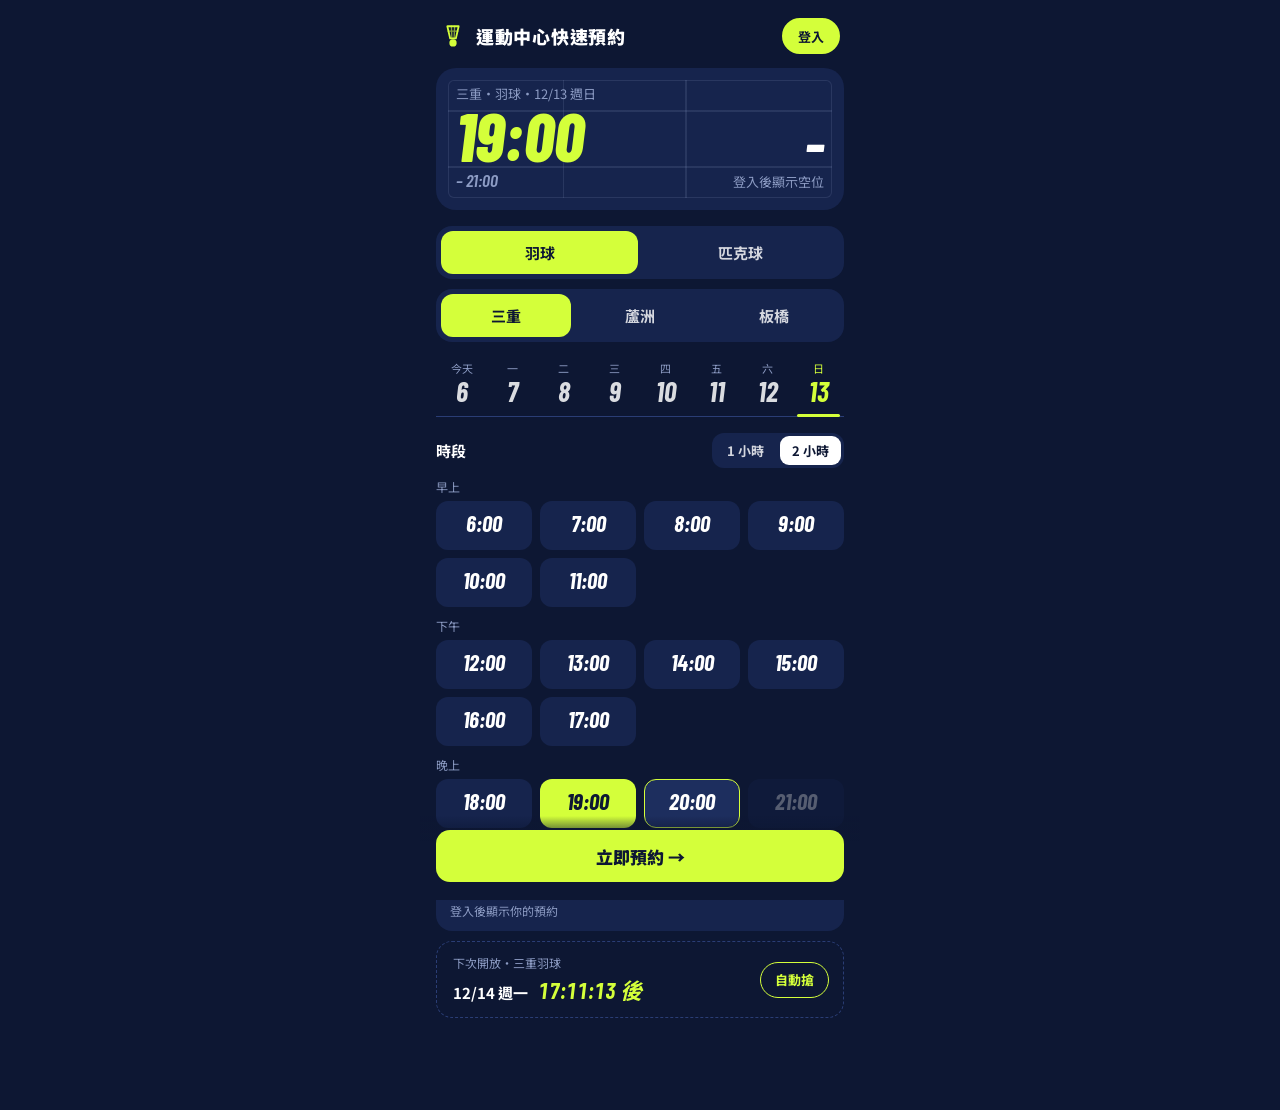
==== commit 0606dbfa: "新增歷史訂單功能，以及loading鎖定畫面" ====
--- a/extension/index.html
+++ b/extension/index.html
@@ -65,14 +65,52 @@
             </div>
             <div id="timeChips"></div>
             <p class="avail-note" id="availNote"></p>
+            <div class="busy-panel" id="busyPanel" hidden>
+              <div class="rally" aria-hidden="true">
+                <div class="rally-x">
+                  <div class="rally-y">
+                    <svg class="rally-shuttle" viewBox="0 0 32 32">
+                      <path d="M9 4h14l-3.5 15h-7z" fill="none" stroke="currentColor" stroke-width="2.4" stroke-linejoin="round" />
+                      <path d="M14 4l.6 15M18 4l-.6 15M10 10h12" stroke="currentColor" stroke-width="1.6" stroke-linecap="round" opacity=".6" />
+                      <circle cx="16" cy="24.5" r="4.6" fill="currentColor" />
+                    </svg>
+                  </div>
+                </div>
+                <div class="rally-x rally-x-shadow"><div class="rally-shadow"></div></div>
+                <div class="rally-net"></div>
+              </div>
+              <b class="busy-title"><span id="busyTitle"></span><span class="busy-dots"><i>.</i><i>.</i><i>.</i></span></b>
+              <small class="busy-sub" id="busySub"></small>
+            </div>
           </section>
 
           <p class="error" id="errorBox" role="alert" hidden></p>
+
+          <div class="extras">
+          <section class="orders" id="ordersCard">
+            <div class="orders-head">
+              <small id="ordersTitle">我的預約</small>
+              <a id="ordersAll" target="_blank" rel="noopener">全部訂單 →</a>
+            </div>
+            <ul class="orders-list" id="ordersList"></ul>
+            <p class="orders-empty" id="ordersEmpty"></p>
+          </section>
+
+          <section class="next-open" id="nextOpen">
+            <div class="next-open-info">
+              <small id="nextOpenLabel">下次開放</small>
+              <div class="next-open-row">
+                <b id="nextOpenDay"></b>
+                <span class="next-open-count" id="nextOpenCount"></span>
+              </div>
+            </div>
+            <button type="button" class="btn-chip" id="nextOpenButton">自動搶</button>
+          </section>
+          </div>
         </div>
 
         <footer class="action-bar">
           <input type="checkbox" name="schedule" value="1" id="scheduleToggle" hidden />
-          <button type="button" class="btn-outline" id="scheduleButton">00:00 自動搶</button>
           <button type="submit" class="btn-primary" id="submitButton">
             <span class="btn-label" id="submitLabel">立即預約 →</span>
             <span class="spinner" aria-hidden="true"></span>
--- a/extension/style.css
+++ b/extension/style.css
@@ -321,6 +321,10 @@
 
 /* 自動搶模式：取代日期列 */
 .schedule-target {
+  display: flex;
+  align-items: center;
+  justify-content: space-between;
+  gap: 10px;
   padding: 12px 14px;
   border: 1.5px solid var(--lime);
   border-radius: 14px;
@@ -459,11 +463,169 @@
 /* 查詢中：閃爍且不能點 */
 #timeChips.checking .times span {
   animation: shimmer 1.2s ease-in-out infinite;
-  cursor: wait;
-}
-
-#timeChips.checking .time:not(.full) input:disabled + span {
-  opacity: 1;
+}
+
+/* 查詢中整個畫面不能操作（inert），滑過去顯示禁止游標 */
+.app.busy {
+  cursor: not-allowed;
+}
+
+/* 查詢中：時段下方的空白處顯示一來一回的羽毛球動畫 */
+.slots {
+  position: relative;
+}
+
+/* 覆蓋在時段區上方，置中顯示 */
+.busy-panel {
+  position: absolute;
+  inset: -6px -8px;
+  z-index: 3;
+  display: flex;
+  flex-direction: column;
+  align-items: center;
+  justify-content: center;
+  gap: 6px;
+  border-radius: 18px;
+  background: rgba(13, 23, 51, 0.82);
+  backdrop-filter: blur(2px);
+  text-align: center;
+}
+
+.rally {
+  position: relative;
+  width: 200px;
+  height: 92px;
+}
+
+.rally-net {
+  position: absolute;
+  left: 50%;
+  bottom: 6px;
+  width: 2px;
+  height: 30px;
+  margin-left: -1px;
+  border-radius: 2px;
+  background: var(--line);
+}
+
+.rally-net::before {
+  content: "";
+  position: absolute;
+  left: -84px;
+  right: -84px;
+  bottom: 0;
+  height: 2px;
+  border-radius: 2px;
+  background: var(--line);
+}
+
+/* 水平來回，垂直拋物線（半個週期上去再下來） */
+.rally-x {
+  position: absolute;
+  left: 0;
+  bottom: 10px;
+  animation: rally-x 1.4s ease-in-out infinite alternate;
+}
+
+.rally-y {
+  animation: rally-y 0.7s ease-out infinite alternate;
+}
+
+.rally-shuttle {
+  width: 28px;
+  height: 28px;
+  color: var(--lime);
+  animation: rally-turn 2.8s linear infinite;
+}
+
+.rally-x-shadow {
+  bottom: 4px;
+}
+
+.rally-shadow {
+  width: 24px;
+  height: 5px;
+  margin-left: 2px;
+  border-radius: 50%;
+  background: rgba(212, 255, 58, 0.22);
+  animation: rally-shadow 0.7s ease-out infinite alternate;
+}
+
+@keyframes rally-x {
+  from {
+    transform: translateX(10px);
+  }
+  to {
+    transform: translateX(162px);
+  }
+}
+
+@keyframes rally-y {
+  from {
+    transform: translateY(0);
+  }
+  to {
+    transform: translateY(-58px);
+  }
+}
+
+/* 往右飛時球頭朝右、往左飛時朝左 */
+@keyframes rally-turn {
+  0%,
+  45% {
+    transform: rotate(110deg);
+  }
+  50%,
+  95% {
+    transform: rotate(-110deg);
+  }
+  100% {
+    transform: rotate(110deg);
+  }
+}
+
+/* 球飛高時影子變小變淡 */
+@keyframes rally-shadow {
+  to {
+    opacity: 0.35;
+    transform: scaleX(0.5);
+  }
+}
+
+.busy-title {
+  margin-top: 4px;
+  font-size: 20px;
+  font-weight: 900;
+  letter-spacing: 0.04em;
+}
+
+.busy-dots i {
+  font-style: normal;
+  animation: blink 1.2s infinite;
+}
+
+.busy-dots i:nth-child(2) {
+  animation-delay: 0.2s;
+}
+
+.busy-dots i:nth-child(3) {
+  animation-delay: 0.4s;
+}
+
+@keyframes blink {
+  0%,
+  60%,
+  100% {
+    opacity: 0.2;
+  }
+  30% {
+    opacity: 1;
+  }
+}
+
+.busy-sub {
+  font-size: 13px;
+  color: var(--muted);
 }
 
 @keyframes shimmer {
@@ -480,6 +642,176 @@
 
 .avail-note:empty {
   display: none;
+}
+
+/* 時段下方的卡片：空間大時靠近底部按鈕 */
+.extras {
+  margin-top: auto;
+  display: flex;
+  flex-direction: column;
+  gap: 10px;
+}
+
+/* 我的預約 */
+.orders {
+  padding: 12px 14px;
+  border-radius: 16px;
+  background: var(--card);
+}
+
+.orders-head {
+  display: flex;
+  align-items: center;
+  justify-content: space-between;
+  margin-bottom: 6px;
+}
+
+.orders-head small {
+  font-size: 12px;
+  color: var(--muted);
+}
+
+.orders-head a {
+  font-size: 12px;
+  color: var(--lime);
+  text-decoration: none;
+}
+
+.orders-list {
+  list-style: none;
+  margin: 0;
+  padding: 0;
+}
+
+.orders-list a {
+  display: grid;
+  grid-template-columns: auto auto 1fr auto;
+  align-items: baseline;
+  gap: 8px;
+  padding: 7px 0;
+  border-top: 1px solid var(--line);
+  color: inherit;
+  text-decoration: none;
+}
+
+.orders-list li:first-child a {
+  border-top: none;
+}
+
+.orders-list b {
+  font-size: 14px;
+}
+
+.orders-time {
+  font-family: var(--num);
+  font-style: italic;
+  font-size: 18px;
+  font-weight: 700;
+  color: var(--lime);
+}
+
+.orders-court {
+  font-size: 13px;
+  color: var(--muted);
+}
+
+.orders-list em {
+  font-style: normal;
+  font-size: 12px;
+  font-weight: 700;
+  padding: 2px 8px;
+  border-radius: 999px;
+}
+
+.orders-list em.ok {
+  background: var(--lime-soft);
+  color: var(--lime);
+}
+
+.orders-list em.done {
+  background: var(--card-2);
+  color: var(--muted);
+}
+
+.orders-list .past b,
+.orders-list .past .orders-time {
+  color: var(--muted);
+}
+
+.orders-list em.warn {
+  background: rgba(255, 155, 61, 0.15);
+  color: var(--orange);
+}
+
+.orders-empty {
+  margin: 2px 0 0;
+  font-size: 12px;
+  color: var(--muted);
+}
+
+.orders-empty:empty {
+  display: none;
+}
+
+/* 下次開放倒數 */
+.next-open {
+  display: flex;
+  align-items: center;
+  justify-content: space-between;
+  gap: 12px;
+  padding: 12px 14px 12px 16px;
+  border: 1.5px dashed var(--line);
+  border-radius: 16px;
+}
+
+.next-open-info {
+  display: flex;
+  flex-direction: column;
+  gap: 2px;
+  min-width: 0;
+}
+
+.next-open-info small {
+  font-size: 12px;
+  color: var(--muted);
+}
+
+.next-open-row {
+  display: flex;
+  align-items: baseline;
+  flex-wrap: wrap;
+  gap: 4px 10px;
+}
+
+.next-open-row b {
+  font-size: 15px;
+  font-weight: 700;
+}
+
+.next-open-count {
+  font-family: var(--num);
+  font-style: italic;
+  font-size: 22px;
+  font-weight: 700;
+  color: var(--lime);
+  font-variant-numeric: tabular-nums;
+}
+
+.btn-chip {
+  flex: none;
+  height: 36px;
+  padding: 0 14px;
+  border: 1.5px solid var(--lime);
+  border-radius: 999px;
+  background: transparent;
+  color: var(--lime);
+  font-size: 13px;
+  font-weight: 700;
+  cursor: pointer;
+}
+
+.btn-chip:hover {
+  background: var(--lime-soft);
 }
 
 .error {
